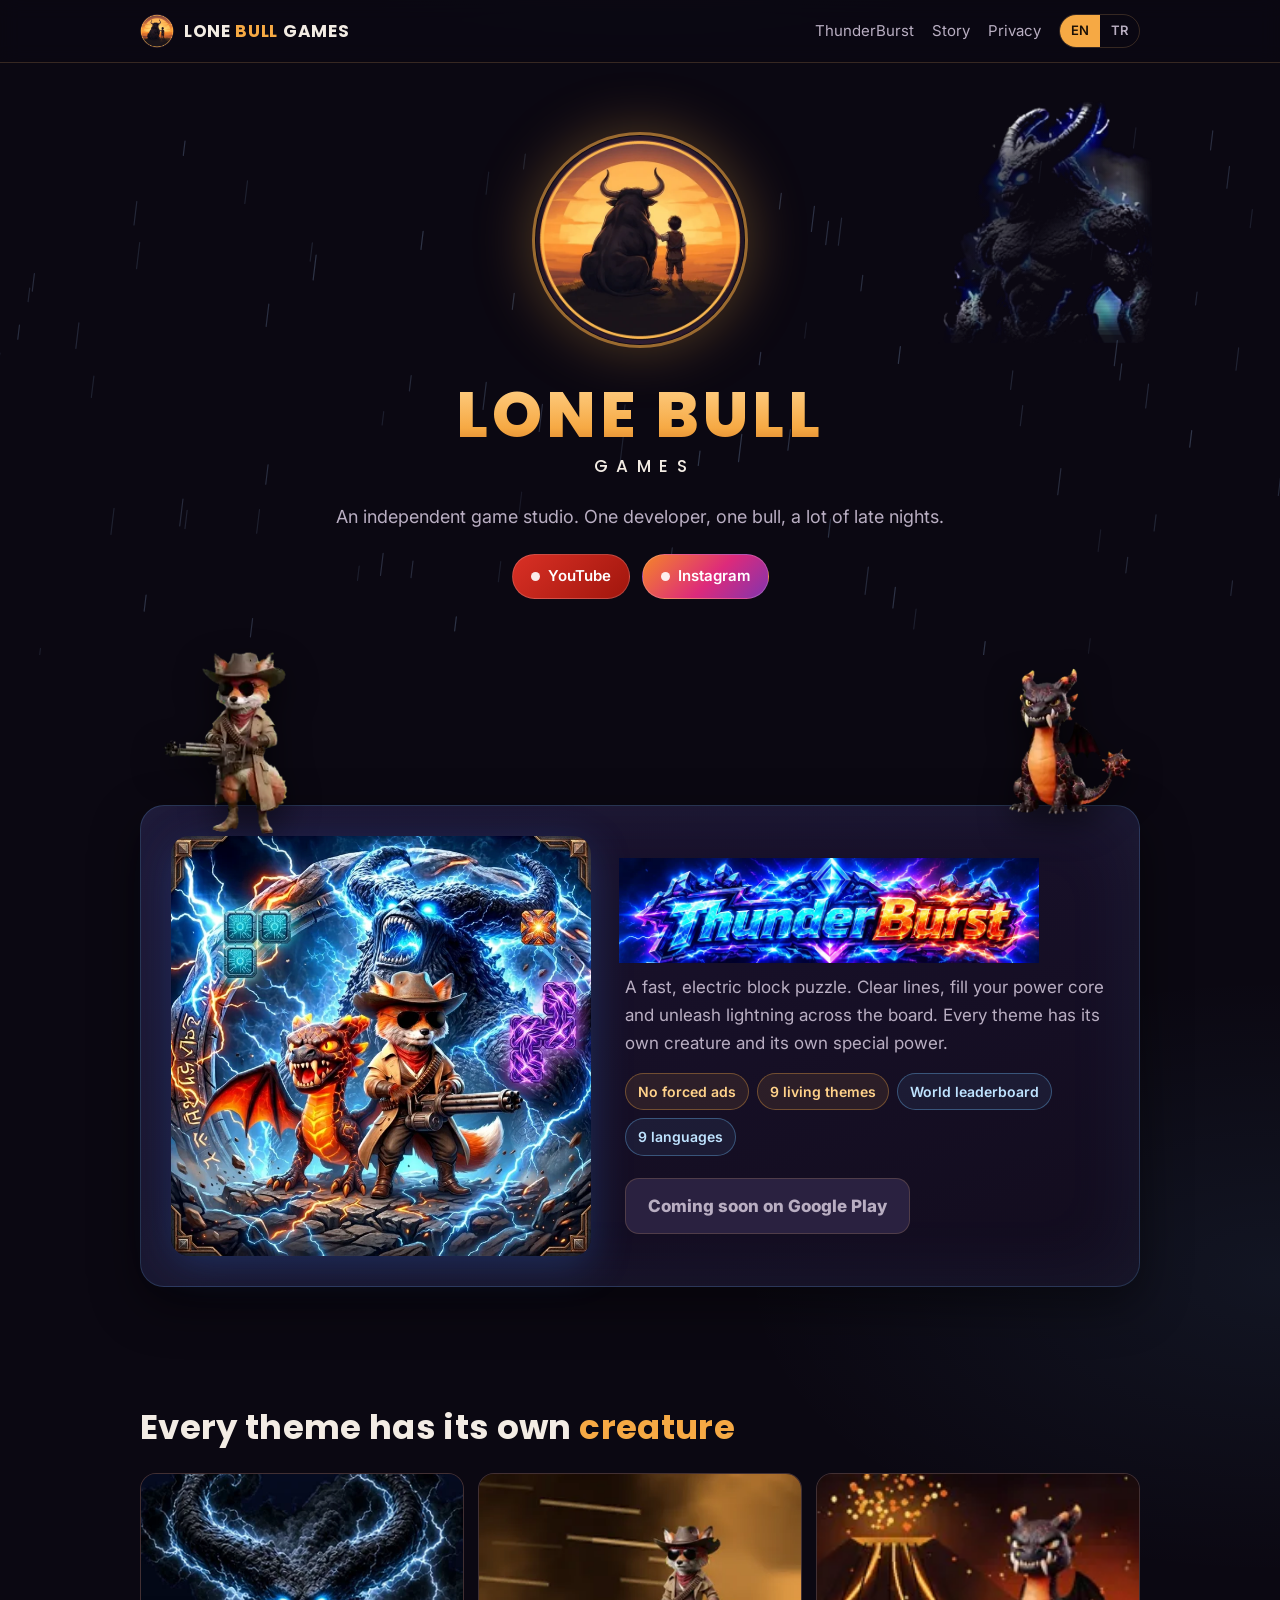
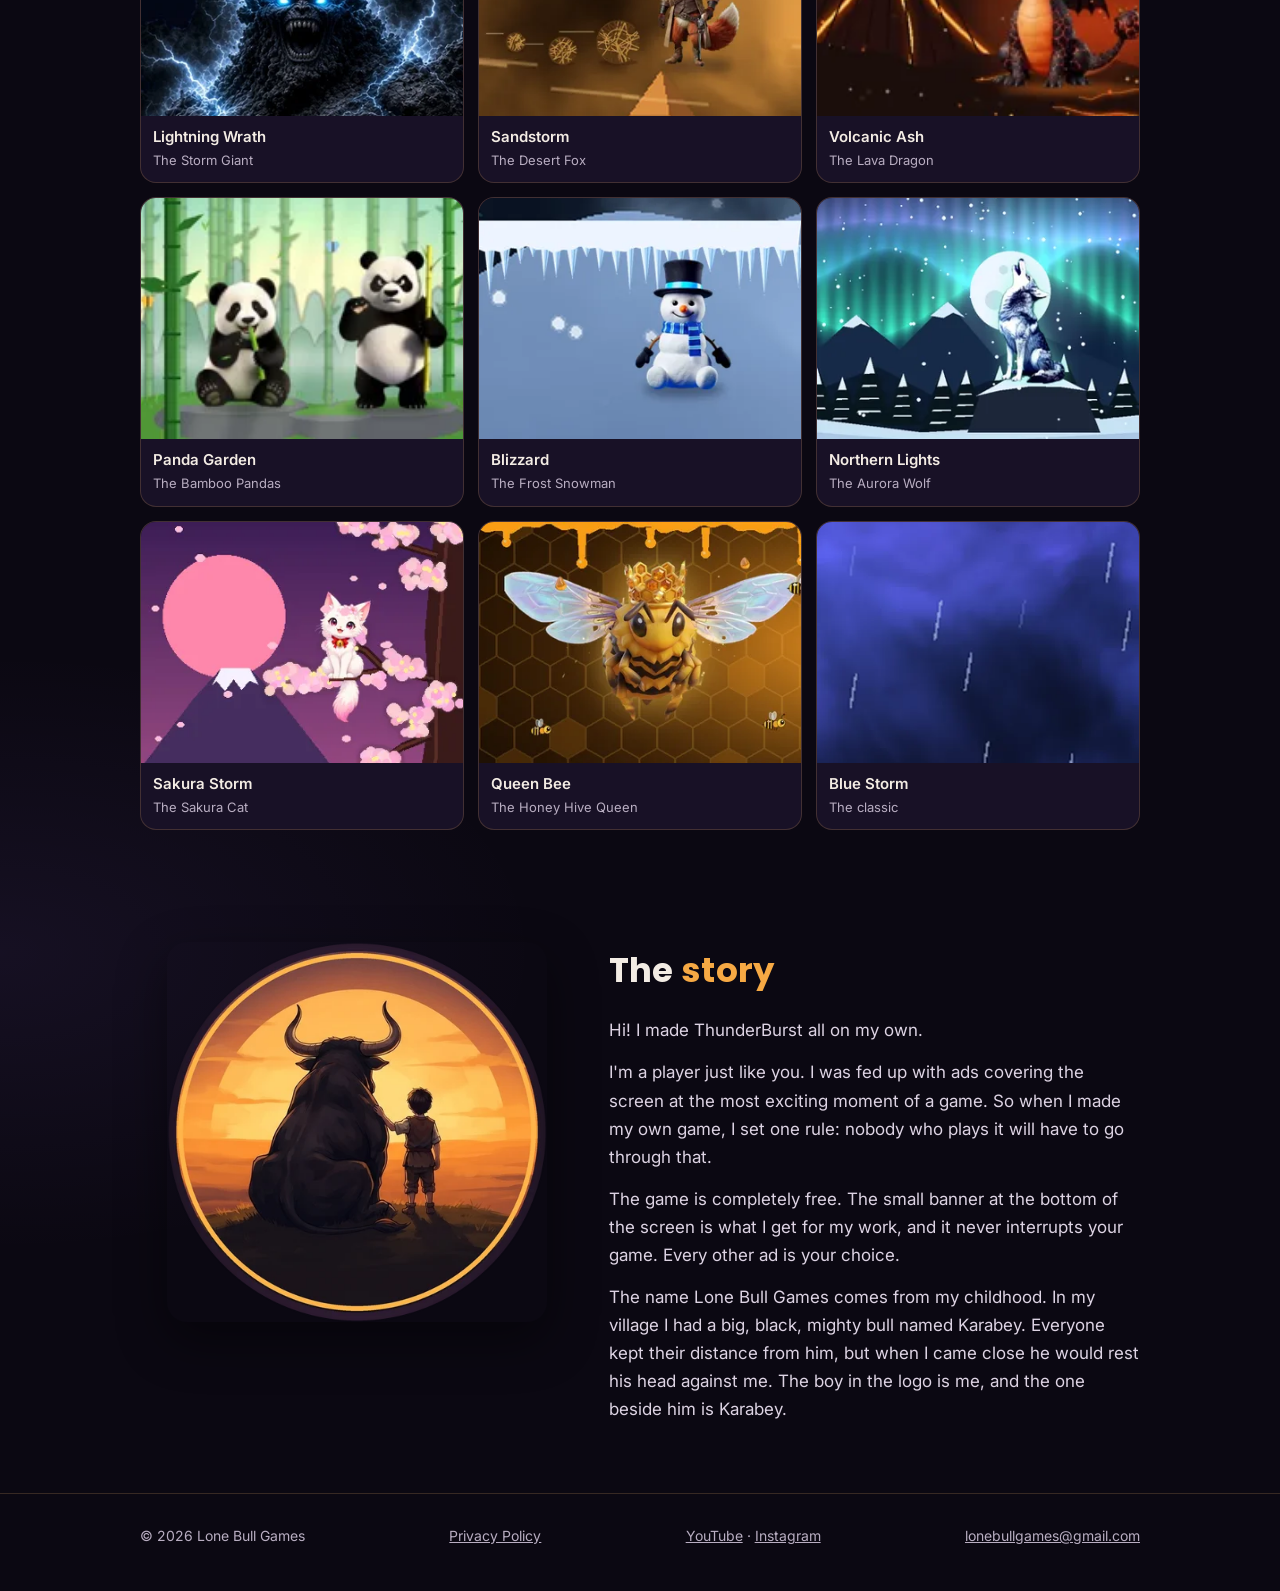
==== index.html @ e62863e2 "Add files via upload" ====
<!doctype html>
<html lang="en">
<head>
<meta charset="utf-8">
<meta name="viewport" content="width=device-width, initial-scale=1">
<title>Lone Bull Games</title>
<meta name="description" content="Lone Bull Games is an independent game studio. Our first game ThunderBurst is a block puzzle with nine living themes, each with its own creature. No forced ads.">
<link rel="icon" type="image/png" href="img/favicon.png">
<link rel="preconnect" href="https://fonts.googleapis.com">
<link rel="preconnect" href="https://fonts.gstatic.com" crossorigin>
<link href="https://fonts.googleapis.com/css2?family=Inter:wght@400;600;800&family=Poppins:wght@500;700;800&display=swap" rel="stylesheet">
<link rel="stylesheet" href="style.css">
</head>
<body>

<header class="ust">
  <div class="kap">
    <a class="marka" href="./"><img src="img/amblem_buyuk.webp" alt=""><span>LONE <b>BULL</b> GAMES</span></a>
    <nav class="menu">
      <a class="gizle" href="#thunderburst">ThunderBurst</a>
      <a class="gizle" href="#hikaye"><span data-dil="en">Story</span><span data-dil="tr">Hikâye</span></a>
      <a href="privacy.html"><span data-dil="en">Privacy</span><span data-dil="tr">Gizlilik</span></a>
      <div class="dil"><button data-sec="en">EN</button><button data-sec="tr">TR</button></div>
    </nav>
  </div>
</header>

<main>
  <div class="sahne">
  <canvas id="gok" aria-hidden="true"></canvas>
  <div class="kahraman kap">
    <div class="yaratik canavar" id="canavar" aria-hidden="true"></div>
    <img class="amblem" src="img/amblem_buyuk.webp" alt="Lone Bull Games emblem: a boy and his bull watching the sunset">
    <h1>LONE BULL</h1>
    <p class="alt">GAMES</p>
    <p class="slogan" data-dil="en">An independent game studio. One developer, one bull, a lot of late nights.</p>
    <p class="slogan" data-dil="tr">Bağımsız bir oyun stüdyosu. Bir geliştirici, bir boğa ve bolca uykusuz gece.</p>
    <div class="sosyal">
      <a class="sosyal-btn yt" href="https://www.youtube.com/@LoneBullGames" target="_blank" rel="noopener">YouTube</a>
      <a class="sosyal-btn ig" href="https://www.instagram.com/thunderburstgame/" target="_blank" rel="noopener">Instagram</a>
    </div>
  </div>
  </div>

  <section id="thunderburst" class="tb-sahne">
    <div class="kap">
      <div class="oyun">
        <div class="yaratik tilki" id="tilki" aria-hidden="true"></div>
        <div class="yaratik ejder" id="ejder" aria-hidden="true"></div>
        <img class="kapak" src="img/thunderburst_kapak.webp" alt="ThunderBurst characters: the Storm Giant, the Desert Fox and the Lava Dragon">
        <div>
          <img class="logo" src="img/thunderburst_logo.webp" alt="ThunderBurst">
          <p data-dil="en">A fast, electric block puzzle. Clear lines, fill your power core and unleash lightning across the board. Every theme has its own creature and its own special power.</p>
          <p data-dil="tr">Hızlı ve elektrikli bir blok bulmaca. Satırları patlat, gücünü doldur ve yıldırımı tahtaya indir. Her temanın kendi karakteri ve kendine özel gücü var.</p>
          <div class="rozetler">
            <span class="rozet"><span data-dil="en">No forced ads</span><span data-dil="tr">Zorunlu reklam yok</span></span>
            <span class="rozet"><span data-dil="en">9 living themes</span><span data-dil="tr">9 canlı tema</span></span>
            <span class="rozet mavi"><span data-dil="en">World leaderboard</span><span data-dil="tr">Dünya sıralaması</span></span>
            <span class="rozet mavi"><span data-dil="en">9 languages</span><span data-dil="tr">9 dil</span></span>
          </div>
          <span class="dugme pasif"><span data-dil="en">Coming soon on Google Play</span><span data-dil="tr">Çok yakında Google Play'de</span></span>
        </div>
      </div>
    </div>
  </section>

  <section>
    <div class="kap">
      <h2><span data-dil="en">Every theme has its own <span class="vurgu">creature</span></span><span data-dil="tr">Her temanın kendi <span class="vurgu">karakteri</span> var</span></h2>
      <div class="temalar">
        <div class="tema"><img src="img/tema_zeus.webp" alt="" loading="lazy"><div><span data-dil="en">Lightning Wrath</span><span data-dil="tr">Yıldırım Öfkesi</span><small data-dil="en">The Storm Giant</small><small data-dil="tr">Fırtına Devi</small></div></div>
        <div class="tema"><img src="img/tema_kum.webp" alt="" loading="lazy"><div><span data-dil="en">Sandstorm</span><span data-dil="tr">Kum Fırtınası</span><small data-dil="en">The Desert Fox</small><small data-dil="tr">Çöl Tilkisi</small></div></div>
        <div class="tema"><img src="img/tema_volkan.webp" alt="" loading="lazy"><div><span data-dil="en">Volcanic Ash</span><span data-dil="tr">Volkanik Kül</span><small data-dil="en">The Lava Dragon</small><small data-dil="tr">Lav Ejderhası</small></div></div>
        <div class="tema"><img src="img/tema_panda.webp" alt="" loading="lazy"><div><span data-dil="en">Panda Garden</span><span data-dil="tr">Panda Bahçesi</span><small data-dil="en">The Bamboo Pandas</small><small data-dil="tr">Bambu Pandaları</small></div></div>
        <div class="tema"><img src="img/tema_kar.webp" alt="" loading="lazy"><div><span data-dil="en">Blizzard</span><span data-dil="tr">Kar Fırtınası</span><small data-dil="en">The Frost Snowman</small><small data-dil="tr">Kardan Adam</small></div></div>
        <div class="tema"><img src="img/tema_aurora.webp" alt="" loading="lazy"><div><span data-dil="en">Northern Lights</span><span data-dil="tr">Kuzey Işıkları</span><small data-dil="en">The Aurora Wolf</small><small data-dil="tr">Aurora Kurdu</small></div></div>
        <div class="tema"><img src="img/tema_sakura.webp" alt="" loading="lazy"><div><span data-dil="en">Sakura Storm</span><span data-dil="tr">Sakura Fırtınası</span><small data-dil="en">The Sakura Cat</small><small data-dil="tr">Sakura Kedisi</small></div></div>
        <div class="tema"><img src="img/img/tema_ari.webp" alt="" loading="lazy"><div><span data-dil="en">Queen Bee</span><span data-dil="tr">Kraliçe Arı</span><small data-dil="en">The Honey Hive Queen</small><small data-dil="tr">Bal Kovanının Kraliçesi</small></div></div>
        <div class="tema"><img src="img/tema_mavi.webp" alt="" loading="lazy"><div><span data-dil="en">Blue Storm</span><span data-dil="tr">Mavi Fırtına</span><small data-dil="en">The classic</small><small data-dil="tr">Klasik tema</small></div></div>
      </div>
    </div>
  </section>

  <section id="hikaye">
    <div class="kap hikaye">
      <img src="img/amblem_buyuk.webp" alt="A boy and his bull Karabey" loading="lazy">
      <div>
        <h2 data-dil="en">The <span class="vurgu">story</span></h2>
        <h2 data-dil="tr"><span class="vurgu">Hikâye</span></h2>
        <div data-dil="en">
          <p>Hi! I made ThunderBurst all on my own.</p>
          <p>I'm a player just like you. I was fed up with ads covering the screen at the most exciting moment of a game. So when I made my own game, I set one rule: nobody who plays it will have to go through that.</p>
          <p>The game is completely free. The small banner at the bottom of the screen is what I get for my work, and it never interrupts your game. Every other ad is your choice.</p>
          <p>The name Lone Bull Games comes from my childhood. In my village I had a big, black, mighty bull named Karabey. Everyone kept their distance from him, but when I came close he would rest his head against me. The boy in the logo is me, and the one beside him is Karabey.</p>
        </div>
        <div data-dil="tr">
          <p>Merhaba! ThunderBurst'ü tek başıma yaptım.</p>
          <p>Ben de senin gibi oyun oynayan biriyim. Oyunun en heyecanlı yerinde ekranı kapatan reklamlardan bezmiştim. Kendi oyunumu yaparken tek bir kural koydum: benim oyunumu oynayan kimse buna maruz kalmayacak.</p>
          <p>Oyun tamamen ücretsiz. Ekranın altındaki küçük banner emeğimin karşılığı; oyununu asla bölmez. Diğer bütün reklamlar senin seçimin.</p>
          <p>Lone Bull Games adı çocukluğumdan geliyor. Köyde Karabey adında kara, heybetli bir boğam vardı. Herkes ondan çekinirdi; ben yanına gidince başını bana yaslardı. Logodaki çocuk benim, yanındaki de o.</p>
        </div>
      </div>
    </div>
  </section>
</main>

<footer>
  <div class="kap">
    <span>© 2026 Lone Bull Games</span>
    <span><a href="privacy.html"><span data-dil="en">Privacy Policy</span><span data-dil="tr">Gizlilik Politikası</span></a></span>
    <span><a href="https://www.youtube.com/@LoneBullGames" target="_blank" rel="noopener">YouTube</a> · <a href="https://www.instagram.com/thunderburstgame/" target="_blank" rel="noopener">Instagram</a></span>
    <span><a href="mailto:lonebullgames@gmail.com">lonebullgames@gmail.com</a></span>
  </div>
</footer>

<script src="dil.js"></script>
<script src="anim.js"></script>
</body>
</html>
---- style.css ----
:root {
  --bg: #0b0812;
  --bg2: #140e1f;
  --kart: #181126;
  --cizgi: rgba(255, 190, 110, 0.18);
  --yazi: #f3ece4;
  --soluk: #b9aec2;
  --altin: #f6a944;
  --altin2: #ffd28a;
  --mavi: #6fc0ff;
  --mor: #a77bff;
  --golge: 0 18px 50px rgba(0, 0, 0, 0.45);
}

* { box-sizing: border-box; }

html { scroll-behavior: smooth; }

body {
  margin: 0;
  background: var(--bg);
  background-image:
    radial-gradient(1200px 600px at 50% -10%, rgba(246, 169, 68, 0.14), transparent 60%),
    radial-gradient(900px 500px at 100% 40%, rgba(111, 192, 255, 0.07), transparent 60%),
    radial-gradient(900px 500px at 0% 80%, rgba(167, 123, 255, 0.07), transparent 60%);
  color: var(--yazi);
  font-family: "Inter", system-ui, -apple-system, "Segoe UI", Roboto, sans-serif;
  font-size: 17px;
  line-height: 1.65;
  -webkit-font-smoothing: antialiased;
}

a { color: var(--altin2); }
a:hover { color: #fff; }

.kap { max-width: 1040px; margin: 0 auto; padding: 0 20px; }

/* üst çubuk */
.ust {
  position: sticky; top: 0; z-index: 10;
  background: rgba(11, 8, 18, 0.78);
  backdrop-filter: blur(10px);
  border-bottom: 1px solid var(--cizgi);
}
.ust .kap { display: flex; align-items: center; justify-content: space-between; height: 62px; gap: 12px; }
.marka { display: flex; align-items: center; gap: 10px; text-decoration: none; color: var(--yazi); font-family: "Poppins", sans-serif; font-weight: 700; letter-spacing: 0.04em; white-space: nowrap; }
.marka img { width: 34px; height: 34px; border-radius: 50%; }
.marka span b { color: var(--altin); }
.menu { display: flex; align-items: center; gap: 18px; font-size: 15px; }
.menu a { color: var(--soluk); text-decoration: none; white-space: nowrap; }
.menu a:hover { color: var(--yazi); }
.dil { display: flex; border: 1px solid var(--cizgi); border-radius: 999px; overflow: hidden; }
.dil button {
  background: none; border: 0; color: var(--soluk); font: inherit; font-size: 13px; font-weight: 600;
  padding: 5px 11px; cursor: pointer;
}
.dil button.secili { background: var(--altin); color: #1b1006; }

/* kahraman */
.kahraman { text-align: center; padding: 72px 20px 56px; }
.kahraman .amblem {
  width: 210px; height: 210px; border-radius: 50%;
  box-shadow: 0 0 0 3px rgba(246, 169, 68, 0.55), 0 0 60px rgba(246, 169, 68, 0.35);
}
.kahraman h1 {
  font-family: "Poppins", sans-serif; font-weight: 800; letter-spacing: 0.06em;
  font-size: clamp(38px, 7vw, 64px); line-height: 1.05; margin: 28px 0 4px;
  background: linear-gradient(180deg, var(--altin2), var(--altin) 70%, #d9822b);
  -webkit-background-clip: text; background-clip: text; color: transparent;
}
.kahraman .alt { letter-spacing: 0.5em; font-family: "Poppins", sans-serif; font-weight: 500; color: var(--yazi); margin: 0 0 22px; padding-left: 0.5em; }
.kahraman p.slogan { max-width: 620px; margin: 0 auto; color: var(--soluk); font-size: 18px; }

/* bölümler */
section { padding: 56px 0; }
h2 {
  font-family: "Poppins", sans-serif; font-size: clamp(26px, 4vw, 34px); margin: 0 0 18px; letter-spacing: 0.01em;
}
h2 .vurgu { color: var(--altin); }

/* oyun kartı */
.oyun {
  display: grid; grid-template-columns: minmax(0, 1fr) minmax(0, 1.15fr); gap: 34px; align-items: center;
  background: linear-gradient(160deg, #1b1330, #120c1d);
  border: 1px solid rgba(111, 192, 255, 0.22); border-radius: 24px; padding: 30px;
  box-shadow: var(--golge), 0 0 80px rgba(111, 192, 255, 0.08) inset;
}
.oyun .kapak { width: 100%; border-radius: 18px; display: block; box-shadow: 0 10px 40px rgba(60, 140, 255, 0.25); }
.oyun .logo { width: min(100%, 420px); display: block; margin: 0 0 6px -6px; }
.oyun p { color: var(--soluk); margin: 10px 0; }
.rozetler { display: flex; flex-wrap: wrap; gap: 8px; margin: 16px 0 22px; }
.rozet {
  font-size: 14px; font-weight: 600; padding: 6px 12px; border-radius: 999px;
  background: rgba(246, 169, 68, 0.1); border: 1px solid rgba(246, 169, 68, 0.35); color: var(--altin2);
}
.rozet.mavi { background: rgba(111, 192, 255, 0.08); border-color: rgba(111, 192, 255, 0.35); color: #bfe3ff; }
.dugme {
  display: inline-flex; align-items: center; gap: 10px; text-decoration: none;
  background: linear-gradient(180deg, #ffbf5e, #f08d2b); color: #1d1004; font-weight: 800;
  padding: 13px 22px; border-radius: 14px; box-shadow: 0 8px 26px rgba(246, 150, 50, 0.35);
}
.dugme.pasif { background: #2a2140; color: var(--soluk); box-shadow: none; cursor: default; border: 1px solid var(--cizgi); }

/* temalar */
.temalar { display: grid; grid-template-columns: repeat(3, minmax(0, 1fr)); gap: 14px; }
.tema { background: var(--kart); border: 1px solid var(--cizgi); border-radius: 16px; overflow: hidden; }
.tema img { width: 100%; aspect-ratio: 4 / 3; object-fit: cover; display: block; }
.tema div { padding: 9px 12px 11px; font-weight: 600; font-size: 15px; }
.tema small { display: block; color: var(--soluk); font-weight: 400; font-size: 13px; }

/* hikaye */
.hikaye { display: grid; grid-template-columns: minmax(0, 0.9fr) minmax(0, 1.1fr); gap: 34px; align-items: start; }
.hikaye img { width: 100%; border-radius: 20px; box-shadow: var(--golge); }
.hikaye p { color: #ddd3e3; margin: 0 0 14px; }

/* alt bilgi */
footer { border-top: 1px solid var(--cizgi); padding: 30px 0 44px; color: var(--soluk); font-size: 14px; }
footer .kap { display: flex; flex-wrap: wrap; gap: 14px 26px; justify-content: space-between; }
footer a { color: var(--soluk); }

/* yasal metin sayfası */
.metin { max-width: 780px; margin: 0 auto; padding: 48px 20px 30px; }
.metin h1 { font-family: "Poppins", sans-serif; font-size: clamp(30px, 5vw, 42px); margin: 0 0 6px; }
.metin .tarih { color: var(--soluk); margin: 0 0 28px; }
.metin h2 { font-size: 22px; margin: 34px 0 10px; color: var(--altin2); }
.metin p, .metin li { color: #ddd3e3; }
.metin ul { padding-left: 22px; }
.metin li { margin: 6px 0; }
.kutu { background: var(--kart); border: 1px solid var(--cizgi); border-radius: 16px; padding: 16px 20px; margin: 18px 0; }

html:not([lang="en"]) [data-dil="en"], html:not([lang="tr"]) [data-dil="tr"] { display: none !important; }

@media (max-width: 820px) {
  .oyun, .hikaye { grid-template-columns: 1fr; }
  .temalar { grid-template-columns: repeat(2, minmax(0, 1fr)); }
  .tema:last-child { grid-column: span 2; }
  .tema:last-child img { aspect-ratio: 2 / 1; }
  .menu .gizle { display: none; }
  .kahraman { padding: 48px 20px 36px; }
  .oyun { padding: 20px; }
}
@media (max-width: 420px) {
  .marka span { font-size: 14px; }
  .menu { gap: 10px; }
}

.hikaye img { max-width: 380px; margin: 0 auto; display: block; }

/* sosyal medya */
.sosyal { display: flex; justify-content: center; gap: 12px; margin-top: 22px; flex-wrap: wrap; }
.sosyal-btn { display: inline-flex; align-items: center; gap: 8px; padding: 9px 18px; border-radius: 999px; font-weight: 600; font-size: 15px; text-decoration: none; color: #fff; border: 1px solid rgba(255,255,255,0.18); transition: transform .15s, filter .15s; }
.sosyal-btn:hover { transform: translateY(-2px); filter: brightness(1.12); }
.sosyal-btn::before { content: ""; width: 9px; height: 9px; border-radius: 50%; background: currentColor; opacity: .9; }
.sosyal-btn.yt { background: linear-gradient(135deg, #d93025, #a1160d); }
.sosyal-btn.ig { background: linear-gradient(135deg, #f58529, #dd2a7b 55%, #8134af); }

/* ---------- hareketli sahne ---------- */
.sahne { position: relative; overflow: hidden; }
#gok { position: absolute; inset: 0; width: 100%; height: 100%; pointer-events: none; z-index: 0; }
.sahne .kahraman { position: relative; z-index: 1; }
.yaratik { position: absolute; pointer-events: none; background-repeat: no-repeat; z-index: 2;
  filter: drop-shadow(0 12px 16px rgba(0, 0, 0, 0.55)); transition: filter .25s; }
.canavar { width: 240px; height: 270px; right: 0; top: 34px; filter: none; }
.canavar::before { content: ""; position: absolute; inset: 6% 8% 10% 8%; z-index: -1; border-radius: 50%;
  background: radial-gradient(closest-side, rgba(11, 8, 18, 0.95), rgba(11, 8, 18, 0.6) 70%, rgba(11, 8, 18, 0)); }
.canavar.parla { filter: brightness(1.22) saturate(1.15); }
.oyun { position: relative; }
.tb-sahne { padding-top: 150px; }
.tilki { width: 190px; height: 190px; left: 4px; bottom: 100%; margin-bottom: -30px; }
.ejder { width: 180px; height: 180px; right: 4px; bottom: 100%; margin-bottom: -26px; }
@media (min-width: 1520px) {
  .tb-sahne { padding-top: 56px; }
  .tilki { width: 230px; height: 230px; left: auto; right: 100%; bottom: auto; top: 50%; margin: -115px 18px 0 0; }
  .ejder { width: 220px; height: 220px; right: auto; left: 100%; bottom: auto; top: 50%; margin: -110px 0 0 18px; }
}
@media (max-width: 820px) {
  .canavar { width: 118px; height: 133px; right: 8px; top: 18px; }
  .tb-sahne { padding-top: 120px; }
  .tilki { width: 140px; height: 140px; margin-bottom: -22px; }
  .ejder { width: 128px; height: 128px; margin-bottom: -18px; }
}
@media (max-width: 420px) {
  .canavar { width: 84px; height: 95px; right: 6px; top: 14px; }
}
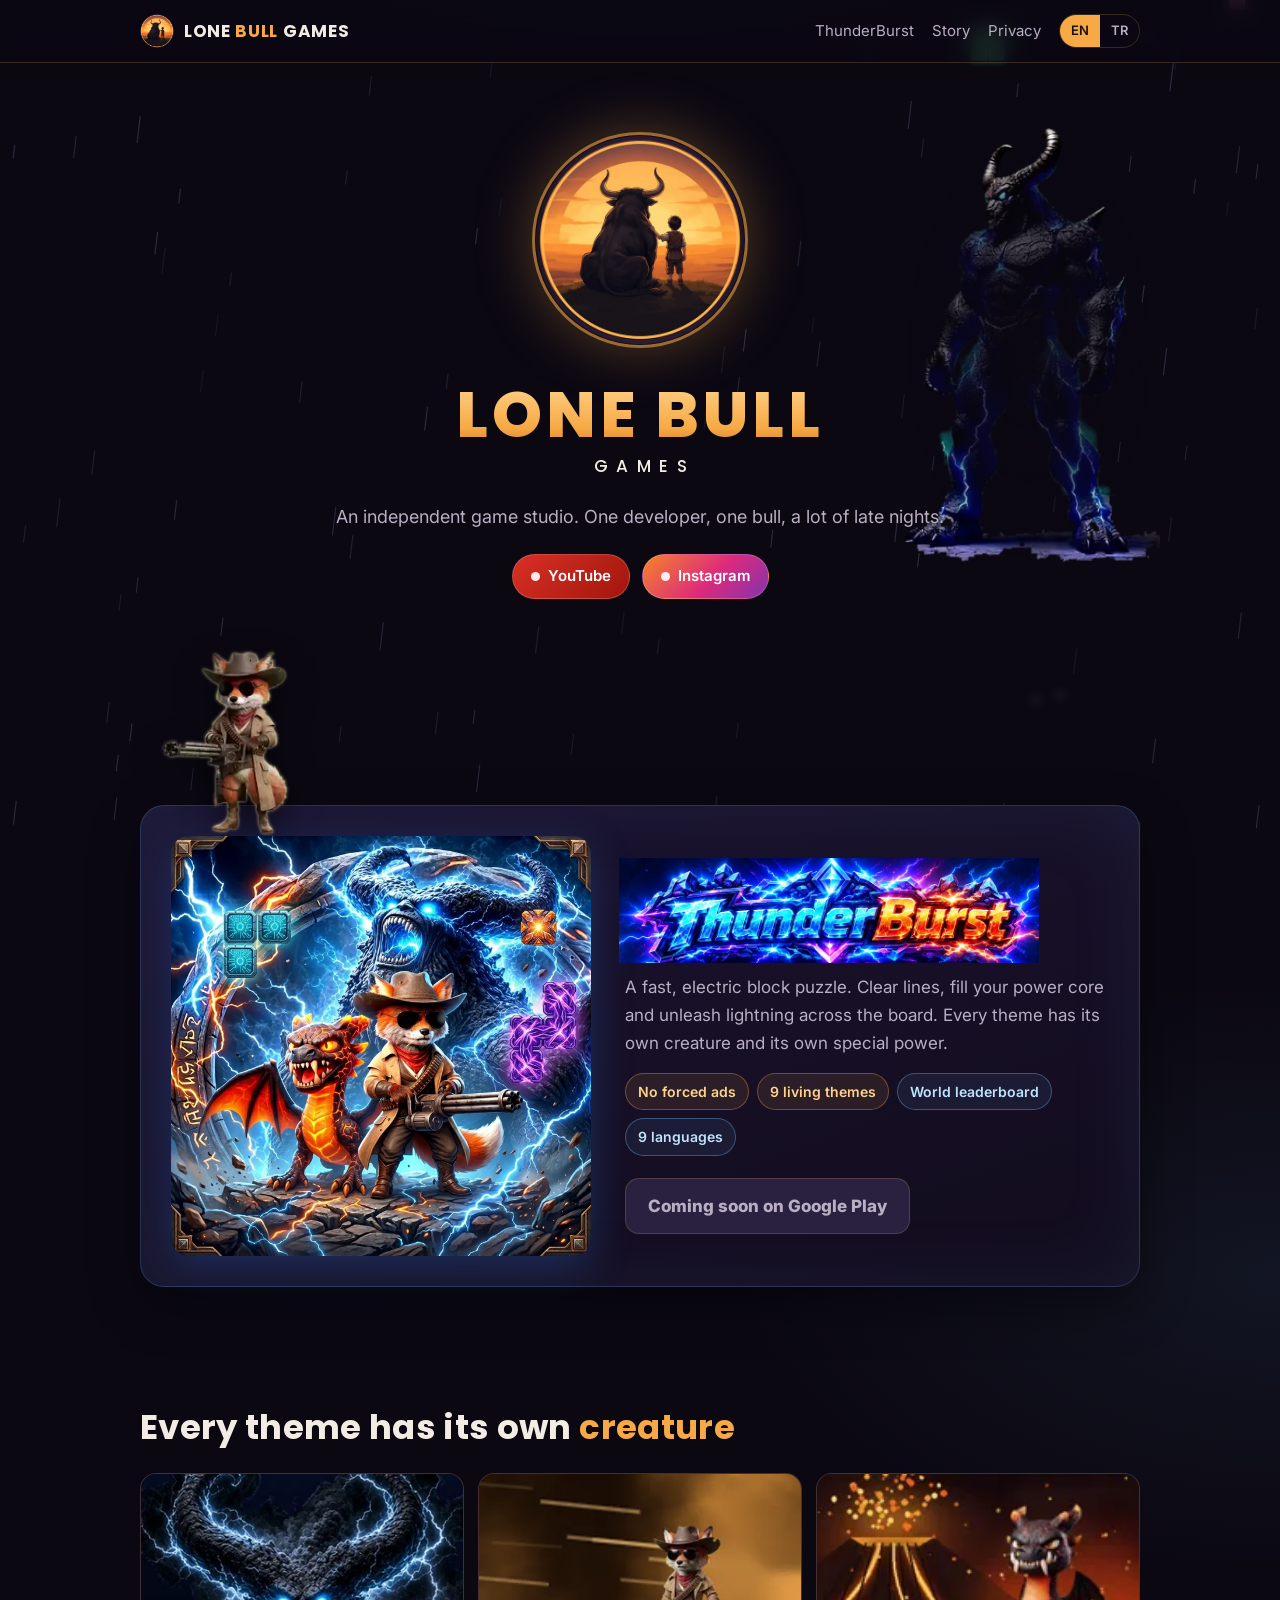
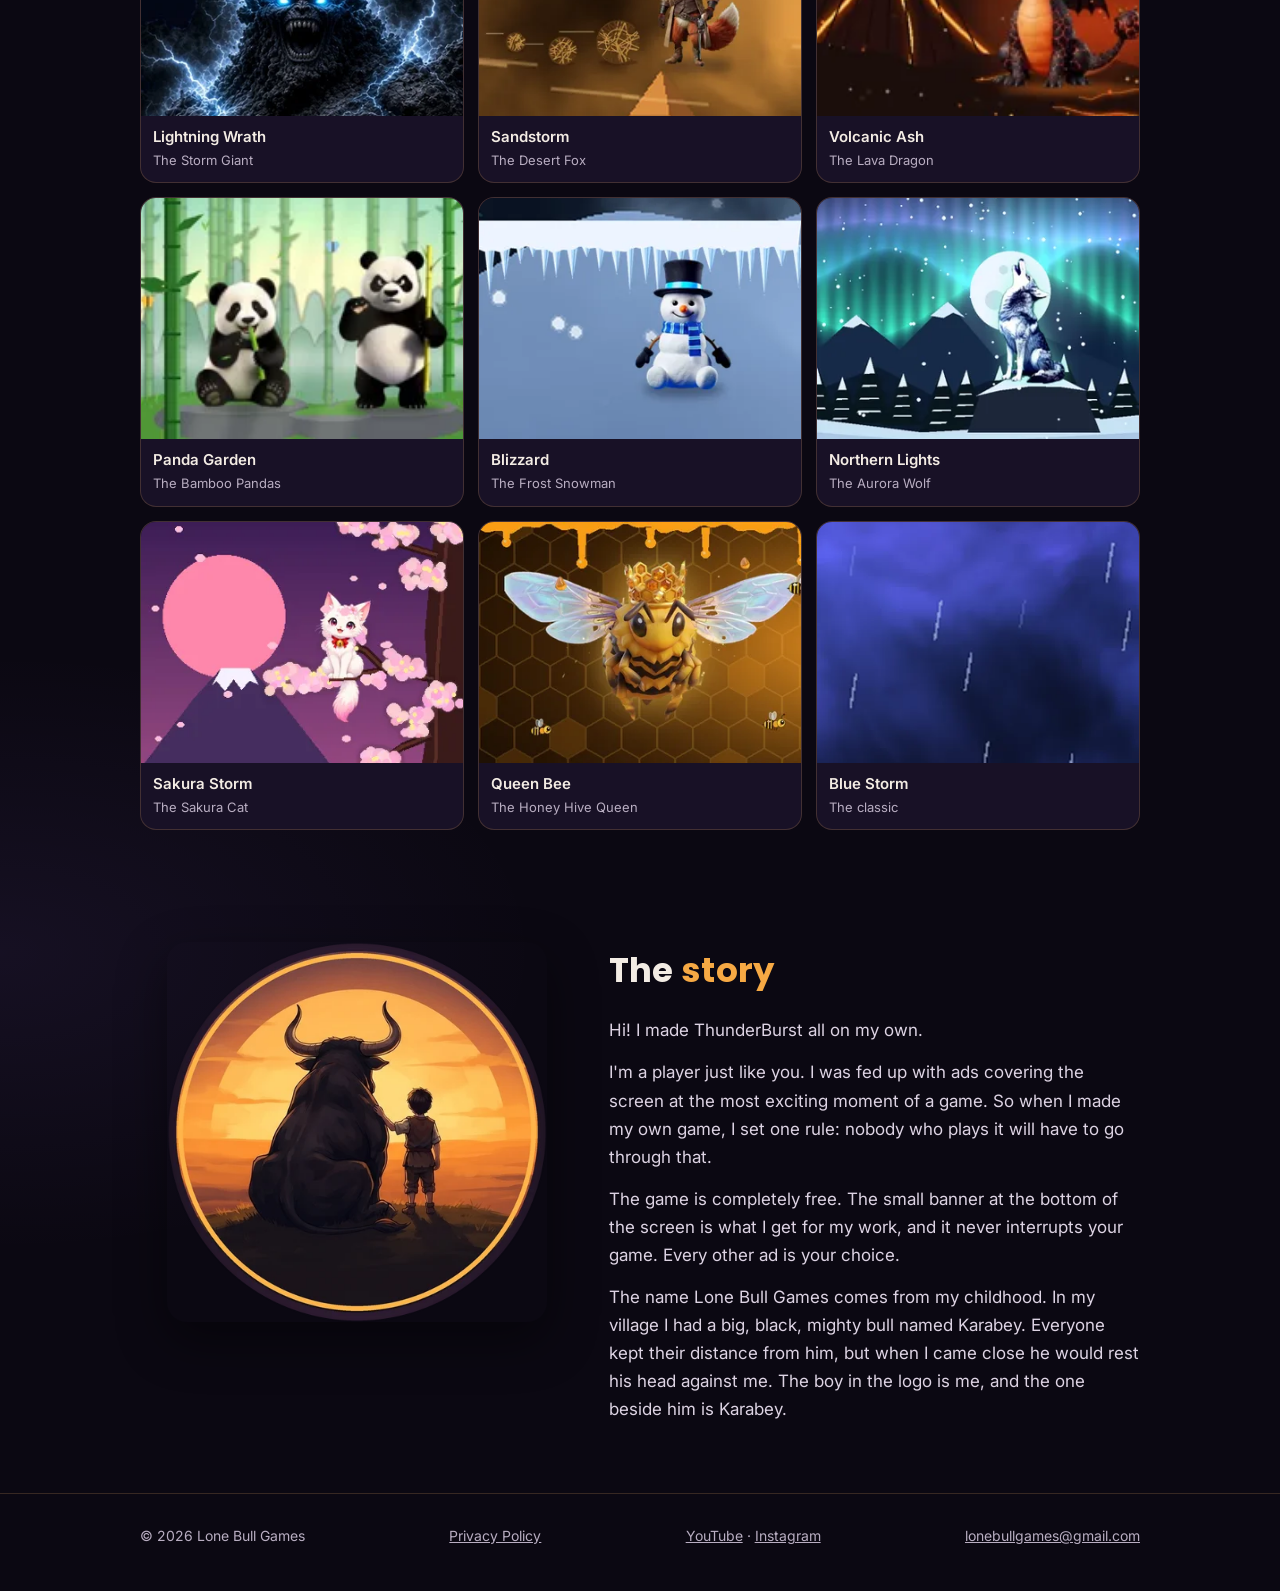
==== commit bf6935c0: "Add files via upload" ====
--- a/index.html
+++ b/index.html
@@ -12,6 +12,8 @@
 <link rel="stylesheet" href="style.css">
 </head>
 <body>
+<canvas id="gok" aria-hidden="true"></canvas>
+<canvas id="efekt" aria-hidden="true"></canvas>
 
 <header class="ust">
   <div class="kap">
@@ -27,7 +29,6 @@
 
 <main>
   <div class="sahne">
-  <canvas id="gok" aria-hidden="true"></canvas>
   <div class="kahraman kap">
     <div class="yaratik canavar" id="canavar" aria-hidden="true"></div>
     <img class="amblem" src="img/amblem_buyuk.webp" alt="Lone Bull Games emblem: a boy and his bull watching the sunset">
--- a/style.css
+++ b/style.css
@@ -156,16 +156,21 @@
 
 /* ---------- hareketli sahne ---------- */
 .sahne { position: relative; overflow: hidden; }
-#gok { position: absolute; inset: 0; width: 100%; height: 100%; pointer-events: none; z-index: 0; }
+#gok, #efekt { position: fixed; inset: 0; width: 100vw; height: 100vh; pointer-events: none; }
+#gok { z-index: 0; }
+#efekt { z-index: 5; }
+main, footer { position: relative; z-index: 1; }
 .sahne .kahraman { position: relative; z-index: 1; }
 .yaratik { position: absolute; pointer-events: none; background-repeat: no-repeat; z-index: 2;
   filter: drop-shadow(0 12px 16px rgba(0, 0, 0, 0.55)); transition: filter .25s; }
-.canavar { width: 240px; height: 270px; right: 0; top: 34px; filter: none; }
-.canavar::before { content: ""; position: absolute; inset: 6% 8% 10% 8%; z-index: -1; border-radius: 50%;
+.canavar { width: 262px; height: 441px; right: 0; top: 62px; filter: none; z-index: 0; }
+.sahne .amblem, .sahne h1, .sahne .alt, .sahne .slogan, .sahne .sosyal { position: relative; z-index: 1; }
+.canavar::before { content: ""; position: absolute; inset: 4% 4% 2% 4%; z-index: -1; border-radius: 50%;
   background: radial-gradient(closest-side, rgba(11, 8, 18, 0.95), rgba(11, 8, 18, 0.6) 70%, rgba(11, 8, 18, 0)); }
 .canavar.parla { filter: brightness(1.22) saturate(1.15); }
 .oyun { position: relative; }
 .tb-sahne { padding-top: 150px; }
+.tilki { filter: drop-shadow(0 0 1.5px rgba(255, 225, 180, 0.75)) drop-shadow(0 12px 16px rgba(0, 0, 0, 0.55)); }
 .tilki { width: 190px; height: 190px; left: 4px; bottom: 100%; margin-bottom: -30px; }
 .ejder { width: 180px; height: 180px; right: 4px; bottom: 100%; margin-bottom: -26px; }
 @media (min-width: 1520px) {
@@ -174,11 +179,12 @@
   .ejder { width: 220px; height: 220px; right: auto; left: 100%; bottom: auto; top: 50%; margin: -110px 0 0 18px; }
 }
 @media (max-width: 820px) {
-  .canavar { width: 118px; height: 133px; right: 8px; top: 18px; }
+  .canavar { width: 150px; height: 253px; right: 0; top: 14px; }
   .tb-sahne { padding-top: 120px; }
   .tilki { width: 140px; height: 140px; margin-bottom: -22px; }
   .ejder { width: 128px; height: 128px; margin-bottom: -18px; }
 }
 @media (max-width: 420px) {
-  .canavar { width: 84px; height: 95px; right: 6px; top: 14px; }
+  .canavar { width: 108px; height: 182px; right: -4px; top: 22px; }
+  .sahne .kahraman .amblem { width: 160px; height: 160px; }
 }
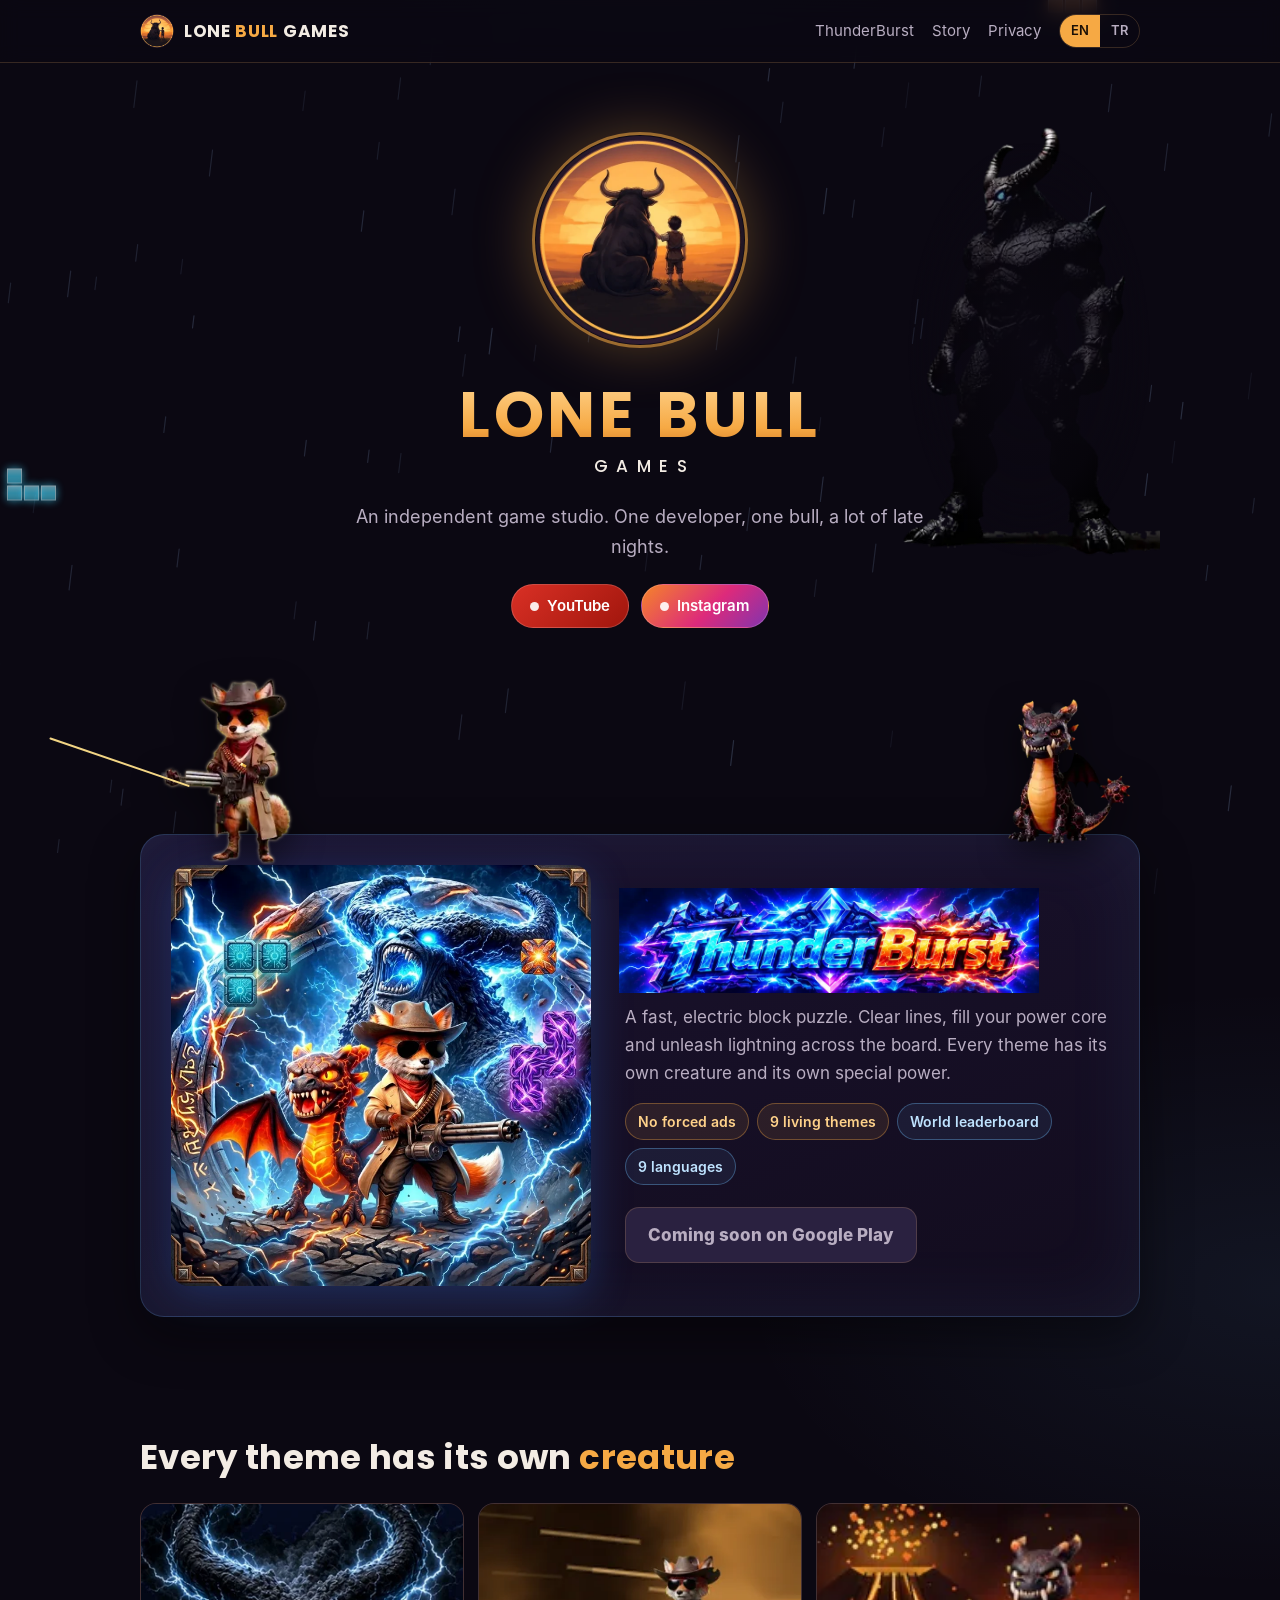
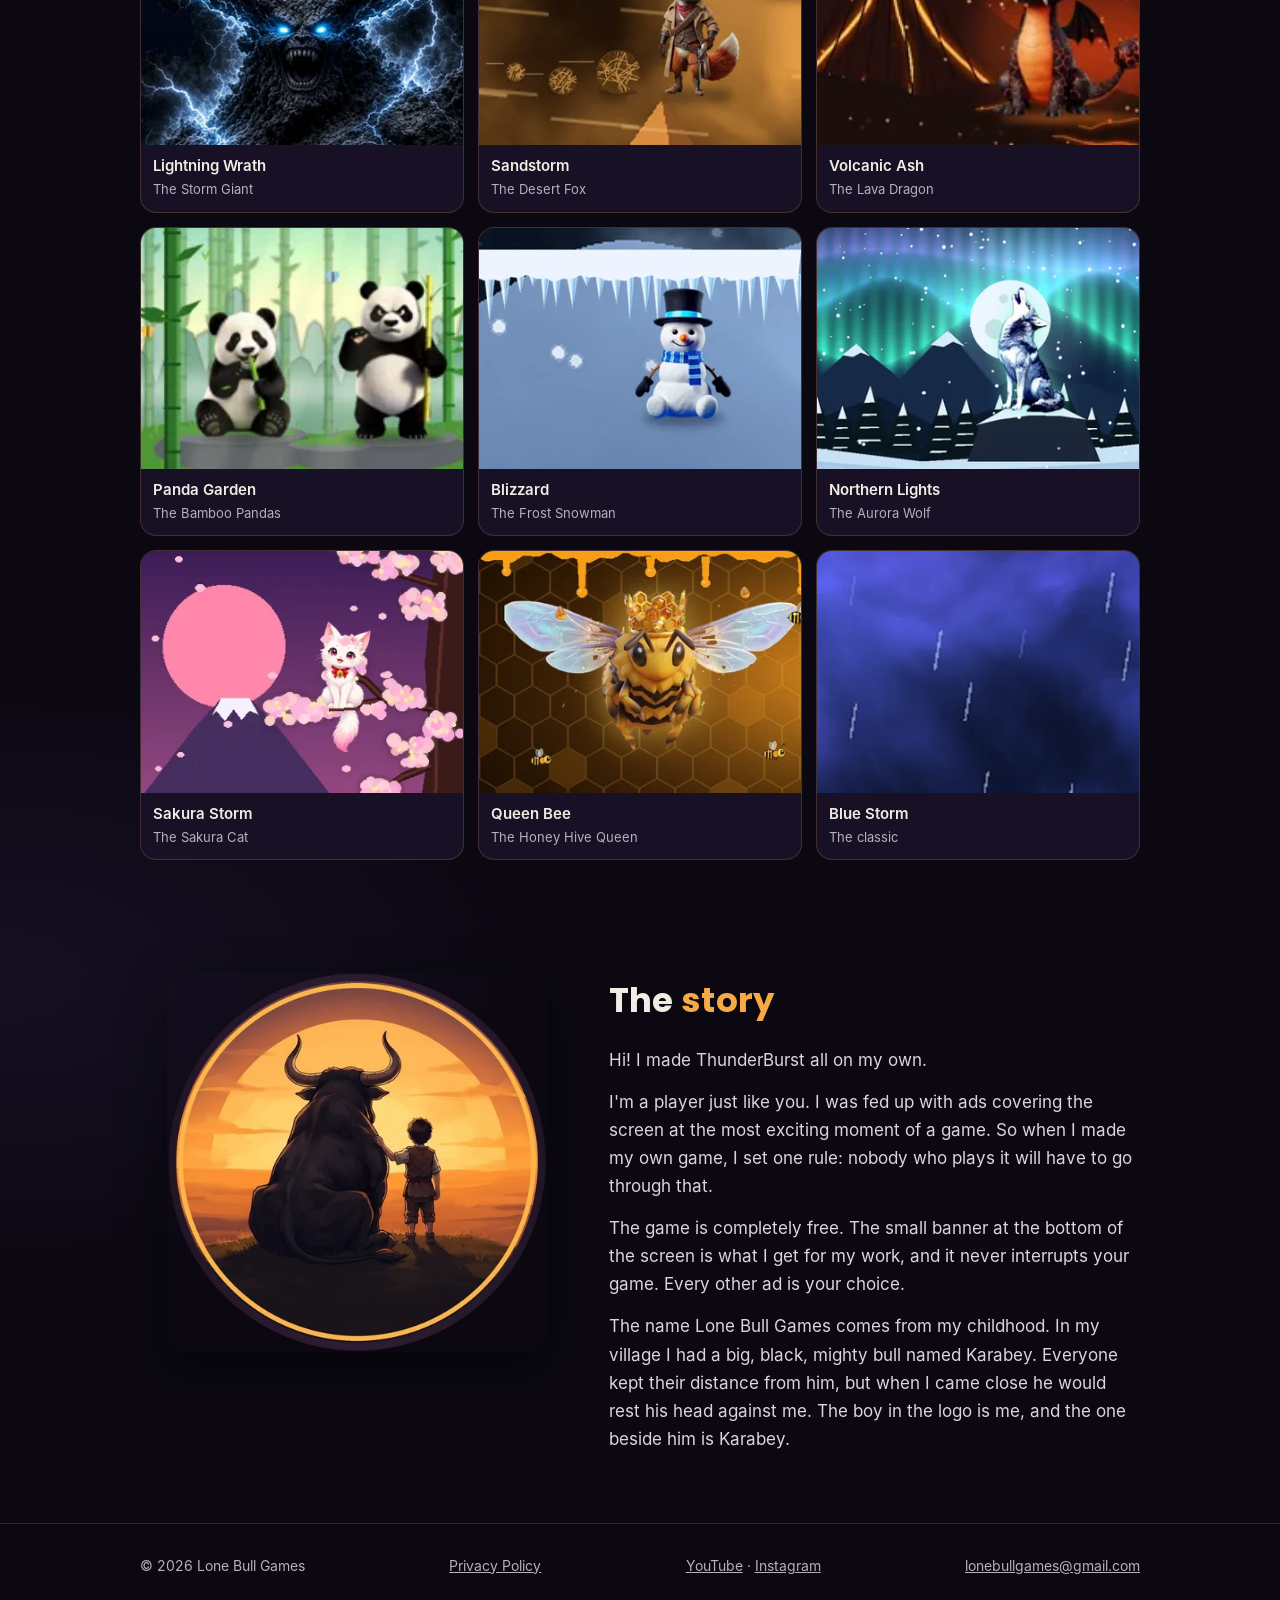
==== commit 990fb182: "Add files via upload" ====
--- a/index.html
+++ b/index.html
@@ -6,9 +6,6 @@
 <title>Lone Bull Games</title>
 <meta name="description" content="Lone Bull Games is an independent game studio. Our first game ThunderBurst is a block puzzle with nine living themes, each with its own creature. No forced ads.">
 <link rel="icon" type="image/png" href="img/favicon.png">
-<link rel="preconnect" href="https://fonts.googleapis.com">
-<link rel="preconnect" href="https://fonts.gstatic.com" crossorigin>
-<link href="https://fonts.googleapis.com/css2?family=Inter:wght@400;600;800&family=Poppins:wght@500;700;800&display=swap" rel="stylesheet">
 <link rel="stylesheet" href="style.css">
 </head>
 <body>
--- a/style.css
+++ b/style.css
@@ -1,3 +1,10 @@
+/* yazı tipleri sitenin kendi içinde (dışarıdan hiçbir şey yüklenmez) - SIL OFL 1.1, fonts/OFL.txt */
+@font-face { font-family: "Inter"; font-weight: 400; font-display: swap; src: url("fonts/inter-400.woff") format("woff"); }
+@font-face { font-family: "Inter"; font-weight: 600; font-display: swap; src: url("fonts/inter-600.woff") format("woff"); }
+@font-face { font-family: "Inter"; font-weight: 800; font-display: swap; src: url("fonts/inter-800.woff") format("woff"); }
+@font-face { font-family: "Poppins"; font-weight: 500; font-display: swap; src: url("fonts/poppins-500.woff") format("woff"); }
+@font-face { font-family: "Poppins"; font-weight: 700 800; font-display: swap; src: url("fonts/poppins-700.woff") format("woff"); }
+
 :root {
   --bg: #0b0812;
   --bg2: #140e1f;
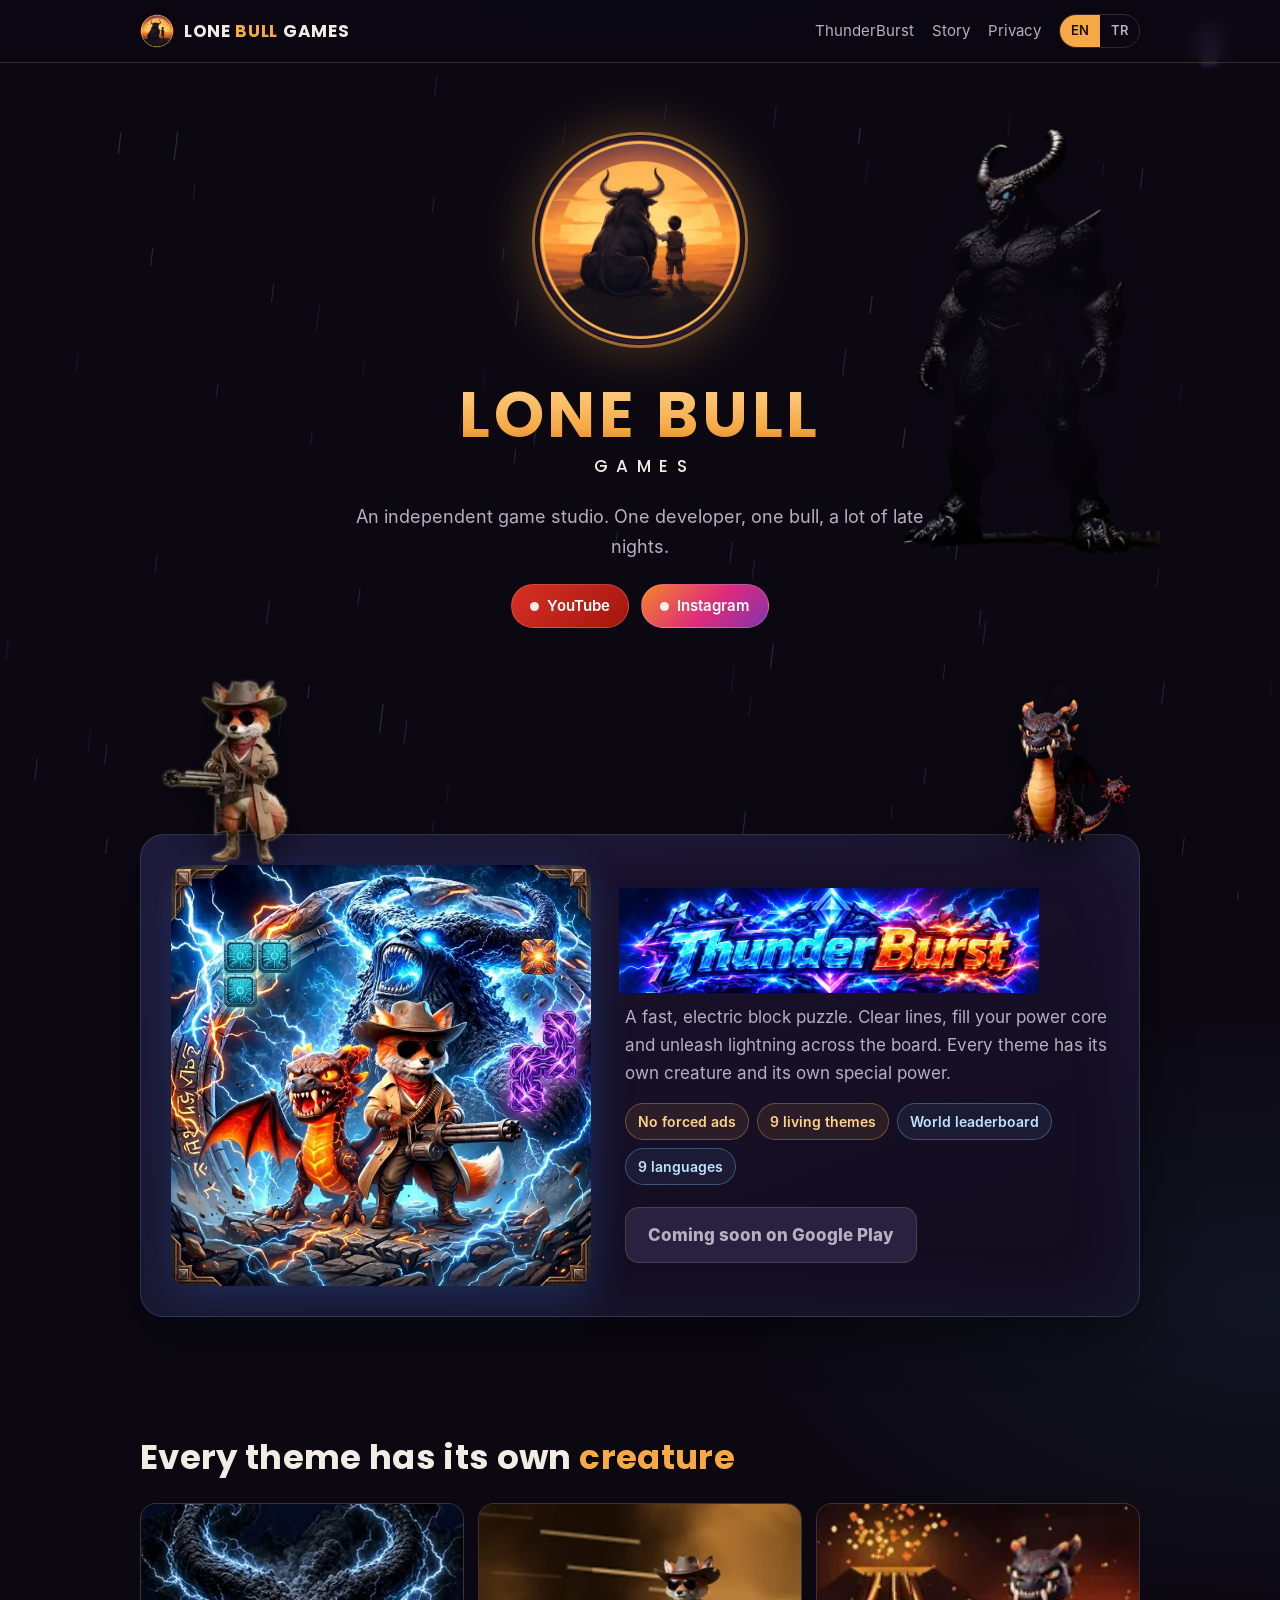
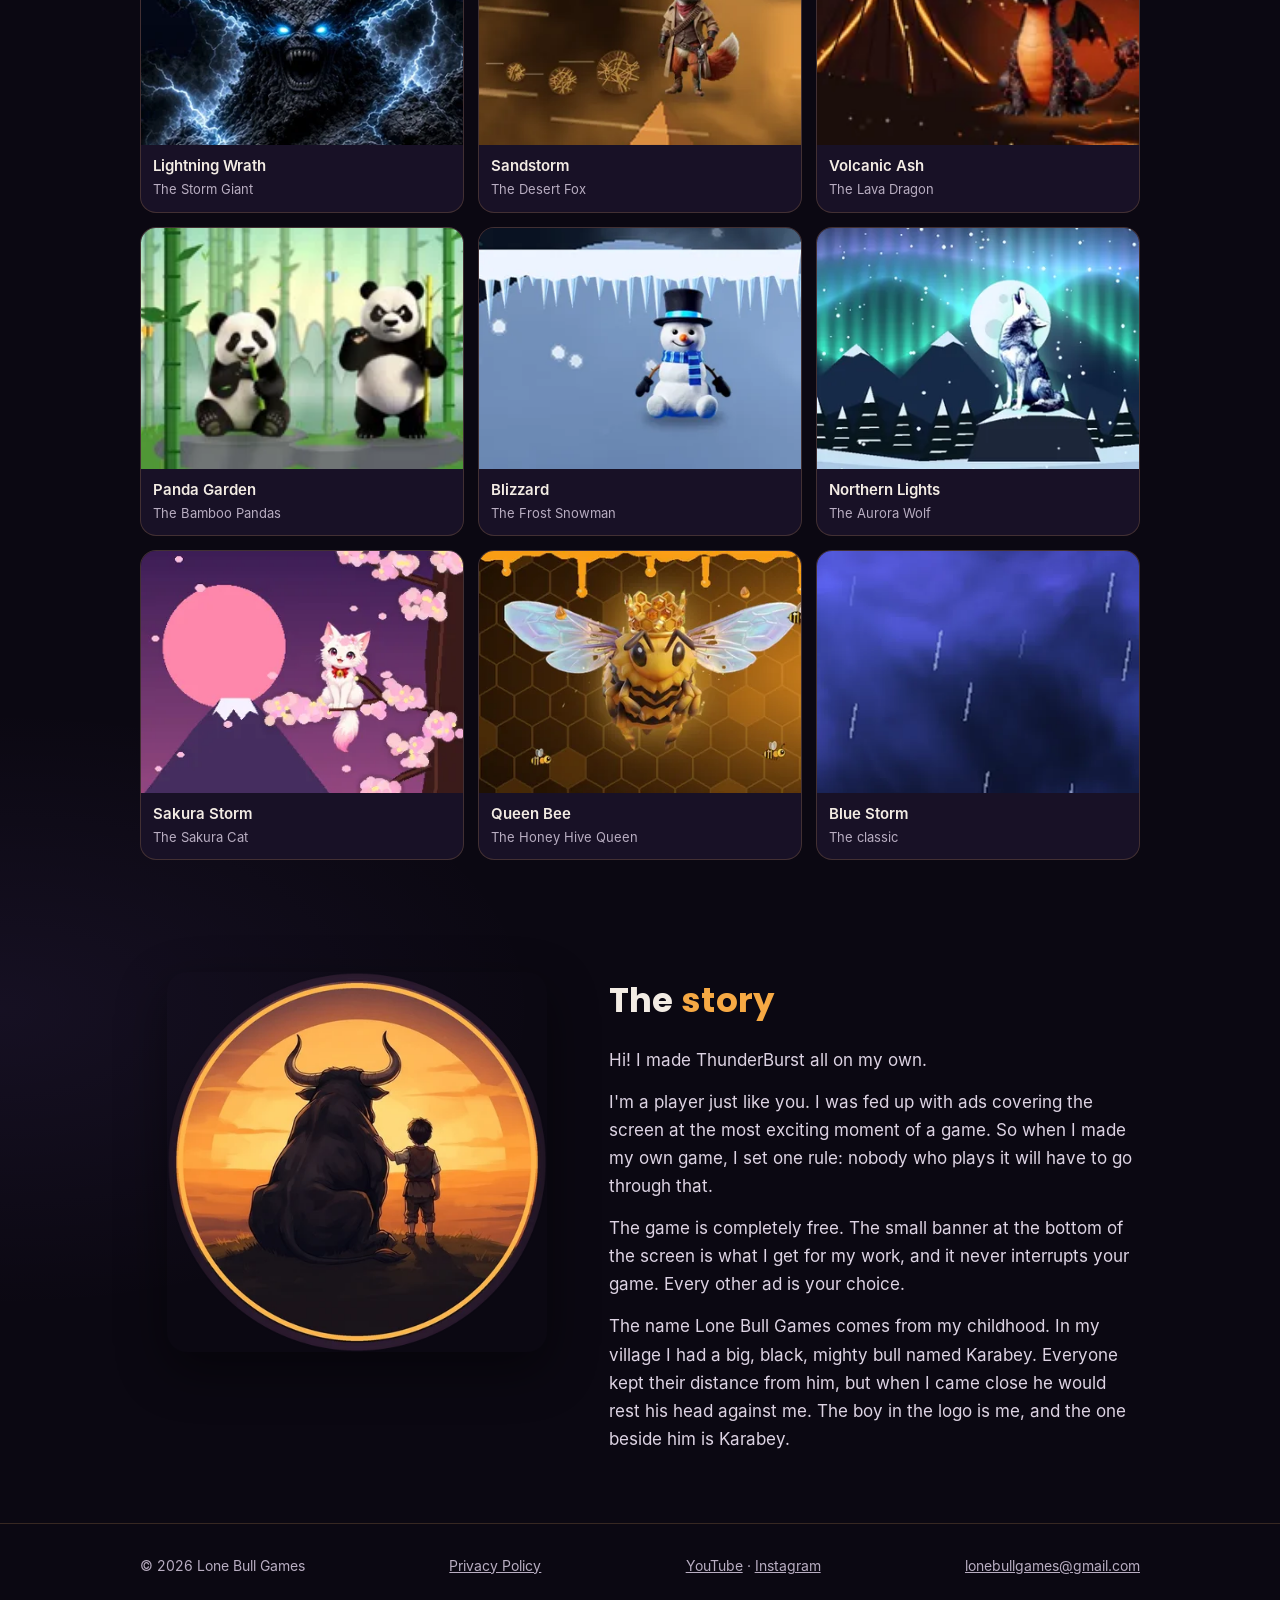
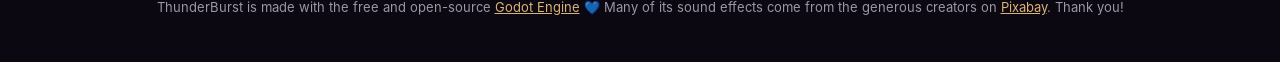
==== commit 8e2896f0: "Add files via upload" ====
--- a/index.html
+++ b/index.html
@@ -6,7 +6,7 @@
 <title>Lone Bull Games</title>
 <meta name="description" content="Lone Bull Games is an independent game studio. Our first game ThunderBurst is a block puzzle with nine living themes, each with its own creature. No forced ads.">
 <link rel="icon" type="image/png" href="img/favicon.png">
-<link rel="stylesheet" href="style.css">
+<link rel="stylesheet" href="style.css?v=20261105">
 </head>
 <body>
 <canvas id="gok" aria-hidden="true"></canvas>
@@ -108,10 +108,14 @@
     <span><a href="privacy.html"><span data-dil="en">Privacy Policy</span><span data-dil="tr">Gizlilik Politikası</span></a></span>
     <span><a href="https://www.youtube.com/@LoneBullGames" target="_blank" rel="noopener">YouTube</a> · <a href="https://www.instagram.com/thunderburstgame/" target="_blank" rel="noopener">Instagram</a></span>
     <span><a href="mailto:lonebullgames@gmail.com">lonebullgames@gmail.com</a></span>
+    <p class="tesekkur">
+      <span data-dil="en">ThunderBurst is made with the free and open-source <a href="https://godotengine.org" target="_blank" rel="noopener">Godot Engine</a> 💙 Many of its sound effects come from the generous creators on <a href="https://pixabay.com" target="_blank" rel="noopener">Pixabay</a>. Thank you!</span>
+      <span data-dil="tr">ThunderBurst, ücretsiz ve açık kaynaklı <a href="https://godotengine.org" target="_blank" rel="noopener">Godot Engine</a> ile yapıldı 💙 Ses efektlerinin çoğu <a href="https://pixabay.com" target="_blank" rel="noopener">Pixabay</a>'deki cömert sanatçılardan. Teşekkürler!</span>
+    </p>
   </div>
 </footer>
 
 <script src="dil.js"></script>
-<script src="anim.js"></script>
+<script src="anim.js?v=20261105"></script>
 </body>
 </html>
--- a/style.css
+++ b/style.css
@@ -124,6 +124,8 @@
 footer { border-top: 1px solid var(--cizgi); padding: 30px 0 44px; color: var(--soluk); font-size: 14px; }
 footer .kap { display: flex; flex-wrap: wrap; gap: 14px 26px; justify-content: space-between; }
 footer a { color: var(--soluk); }
+footer .tesekkur { flex-basis: 100%; margin: 6px 0 0; font-size: 13px; text-align: center; opacity: 0.85; }
+footer .tesekkur a { color: var(--altin2); }
 
 /* yasal metin sayfası */
 .metin { max-width: 780px; margin: 0 auto; padding: 48px 20px 30px; }
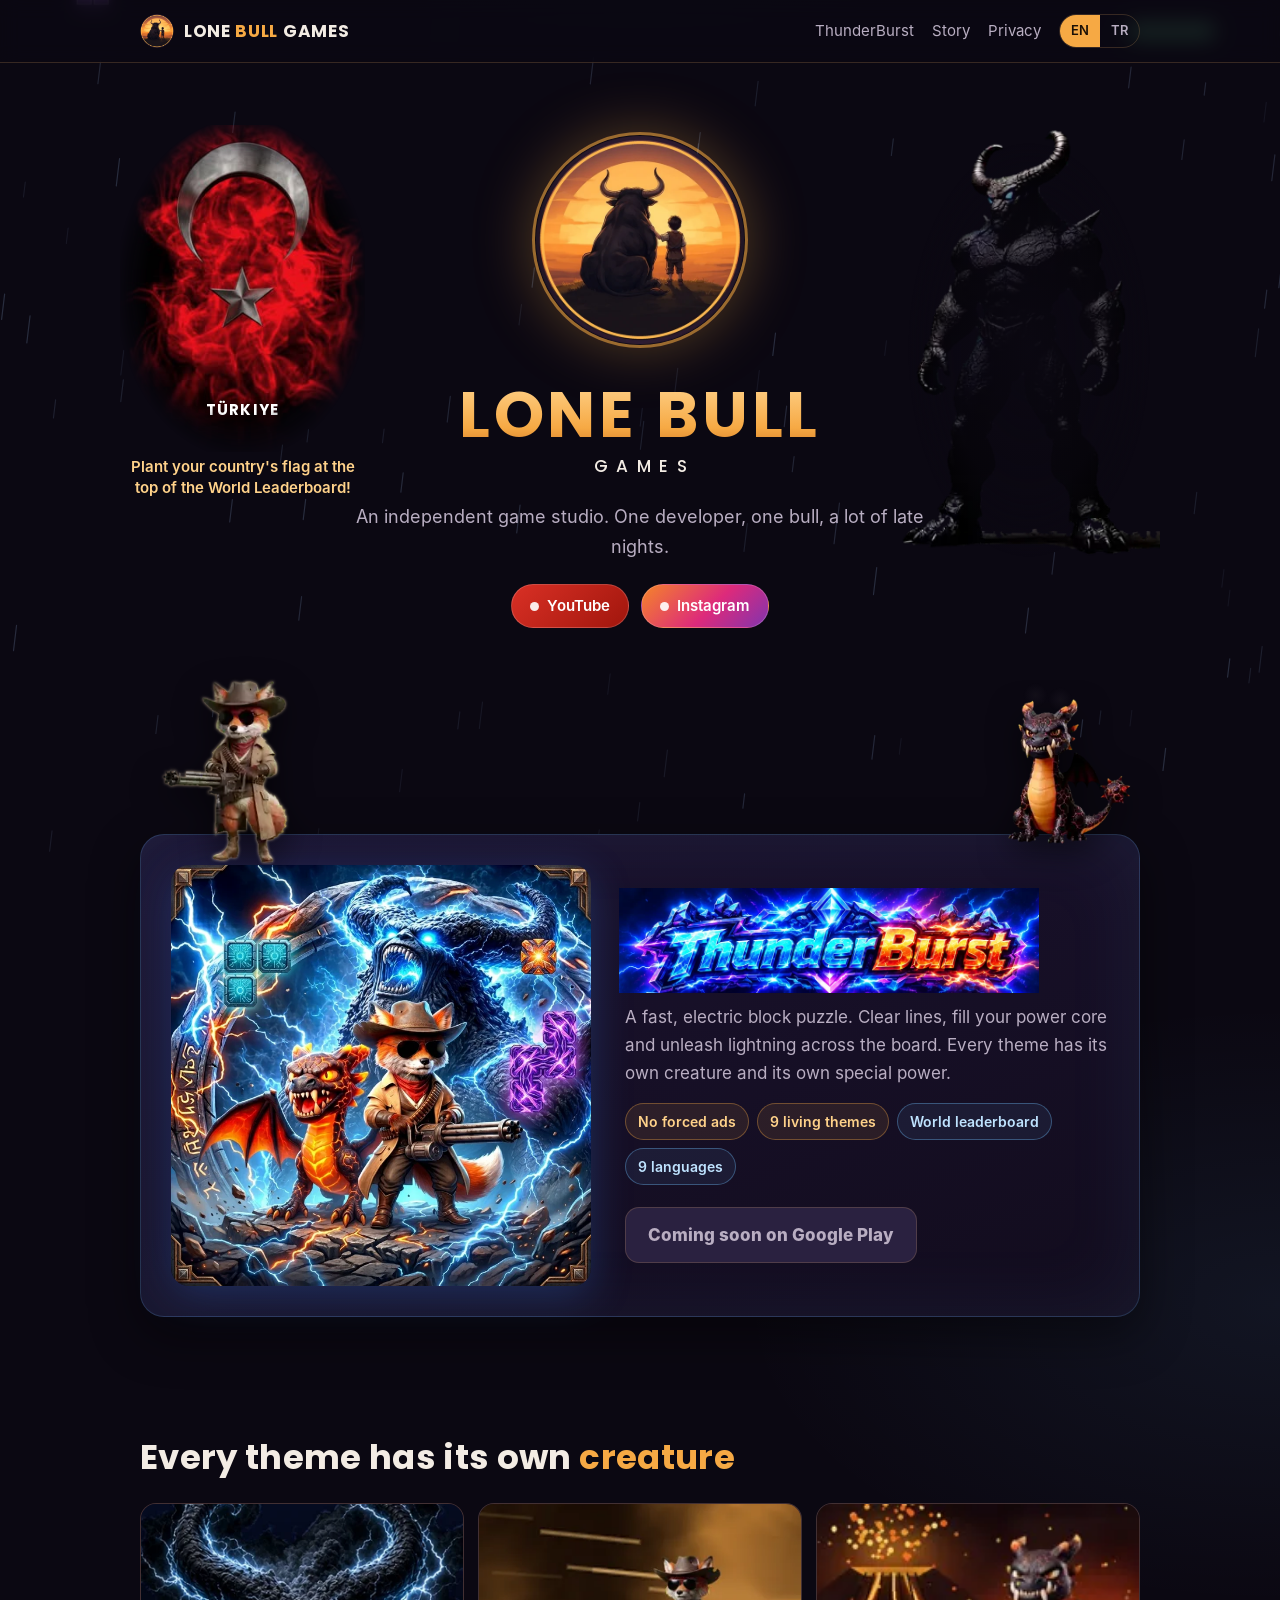
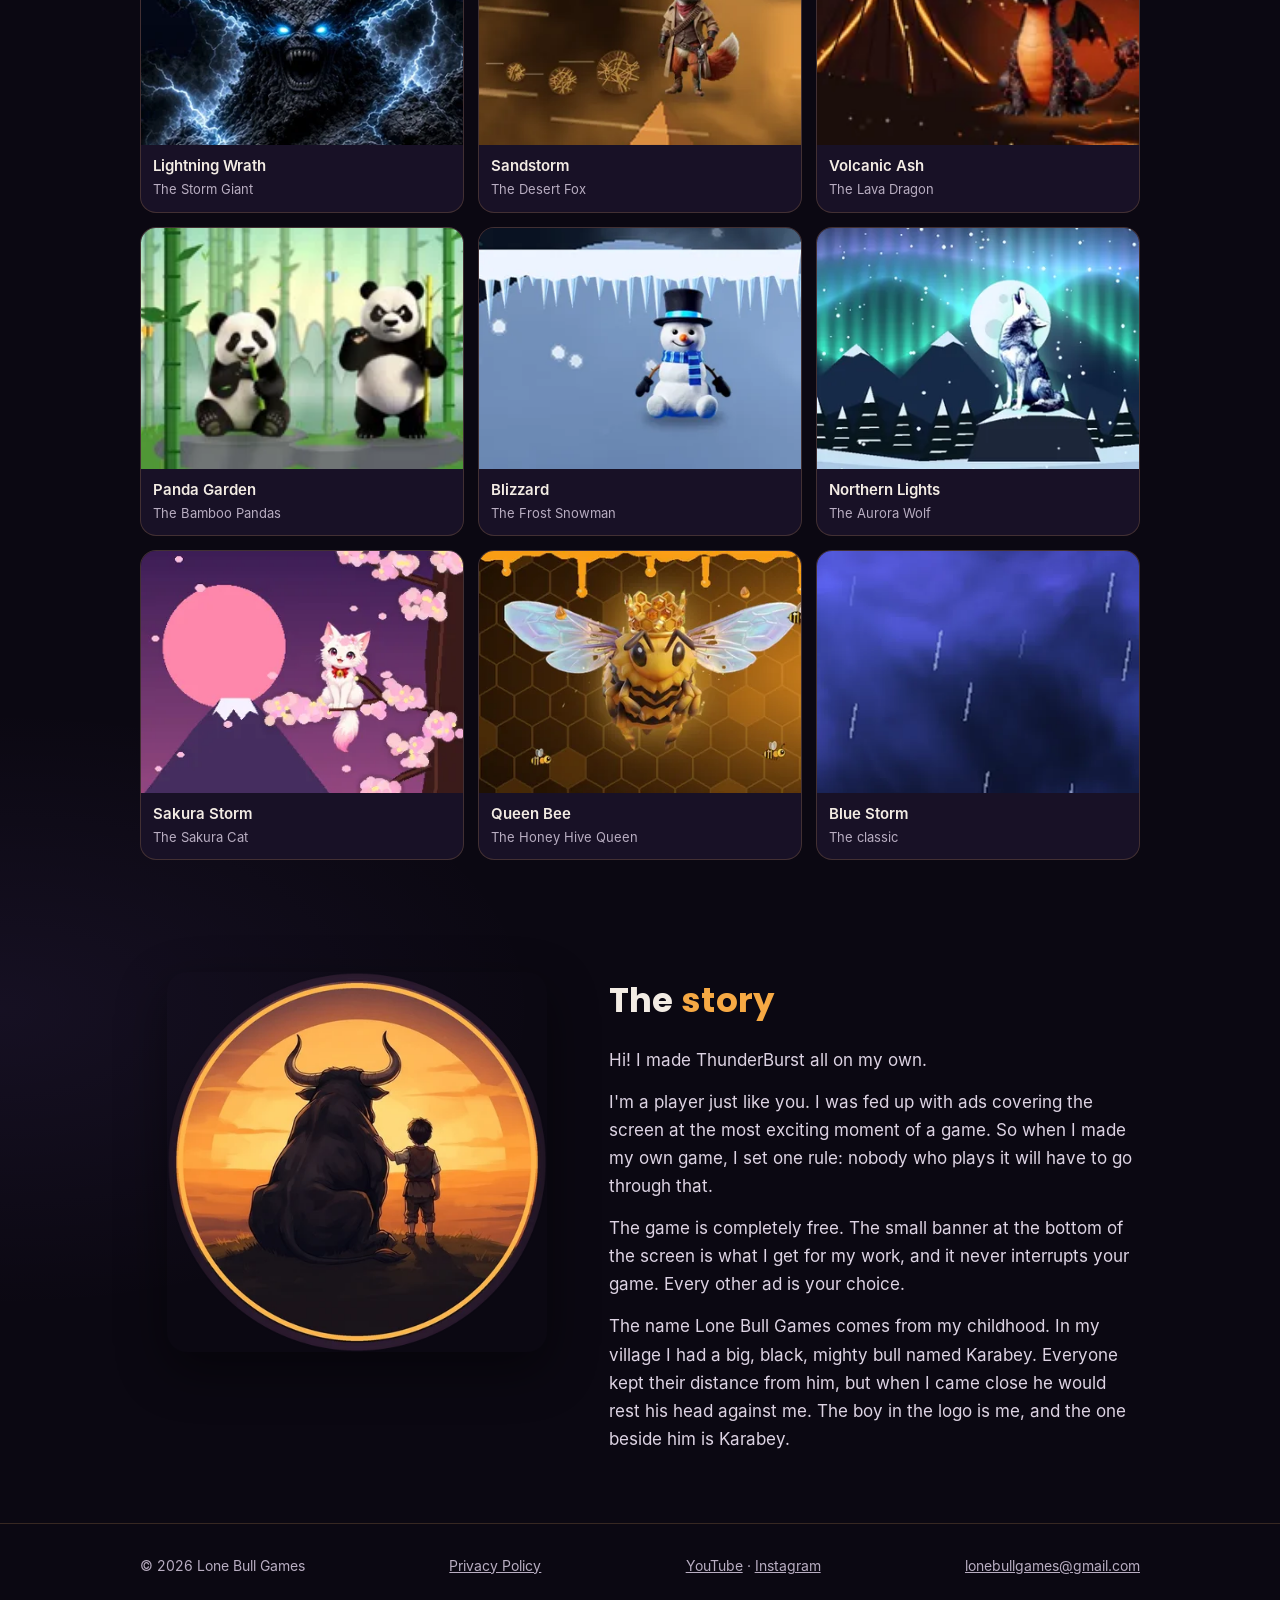
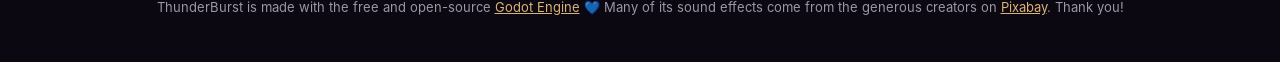
==== commit 098cf05e: "Add files via upload" ====
--- a/index.html
+++ b/index.html
@@ -6,7 +6,7 @@
 <title>Lone Bull Games</title>
 <meta name="description" content="Lone Bull Games is an independent game studio. Our first game ThunderBurst is a block puzzle with nine living themes, each with its own creature. No forced ads.">
 <link rel="icon" type="image/png" href="img/favicon.png">
-<link rel="stylesheet" href="style.css?v=20261105">
+<link rel="stylesheet" href="style.css?v=20261105b">
 </head>
 <body>
 <canvas id="gok" aria-hidden="true"></canvas>
@@ -28,6 +28,14 @@
   <div class="sahne">
   <div class="kahraman kap">
     <div class="yaratik canavar" id="canavar" aria-hidden="true"></div>
+    <div class="bayrak-pano" id="bayrakPano">
+      <div class="bayrak-cerceve">
+        <video muted playsinline preload="none" class="gor"></video>
+        <video muted playsinline preload="none"></video>
+        <div class="bayrak-ad"></div>
+      </div>
+      <p class="bayrak-yazi"><span data-dil="en">Plant your country's flag at the top of the World Leaderboard!</span><span data-dil="tr">Ülkenin bayrağını Dünya Sıralaması'nın zirvesine dik!</span></p>
+    </div>
     <img class="amblem" src="img/amblem_buyuk.webp" alt="Lone Bull Games emblem: a boy and his bull watching the sunset">
     <h1>LONE BULL</h1>
     <p class="alt">GAMES</p>
@@ -116,6 +124,6 @@
 </footer>
 
 <script src="dil.js"></script>
-<script src="anim.js?v=20261105"></script>
+<script src="anim.js?v=20261105b"></script>
 </body>
 </html>
--- a/style.css
+++ b/style.css
@@ -197,3 +197,22 @@
   .canavar { width: 108px; height: 182px; right: -4px; top: 22px; }
   .sahne .kahraman .amblem { width: 160px; height: 160px; }
 }
+
+/* ---------- dumanlı bayraklar (sol üst) ---------- */
+.bayrak-pano { position: absolute; left: 0; top: 62px; width: 245px; z-index: 1; text-align: center; }
+.bayrak-cerceve { position: relative; width: 100%; aspect-ratio: 3 / 4;
+  -webkit-mask-image: radial-gradient(ellipse 52% 52% at 50% 50%, #000 74%, transparent 100%);
+          mask-image: radial-gradient(ellipse 52% 52% at 50% 50%, #000 74%, transparent 100%); }
+.bayrak-cerceve video { position: absolute; inset: 0; width: 100%; height: 100%; object-fit: cover; opacity: 0; transition: opacity .9s ease; }
+.bayrak-cerceve video.gor { opacity: 1; }
+.bayrak-ad { position: absolute; left: 0; right: 0; bottom: 9%; font-family: "Poppins", sans-serif; font-weight: 700; font-size: 15px;
+  letter-spacing: .08em; text-transform: uppercase; color: #fff; text-shadow: 0 2px 8px rgba(0,0,0,.9); }
+.bayrak-yazi { margin: 4px 4px 0; font-size: 15px; line-height: 1.45; color: var(--altin2); font-weight: 600; }
+@media (max-width: 820px) {
+  .bayrak-pano { width: 108px; top: 22px; left: -4px; }
+  .bayrak-ad { font-size: 11px; }
+  .bayrak-yazi { display: none; }
+}
+@media (max-width: 420px) {
+  .bayrak-pano { width: 88px; top: 26px; }
+}
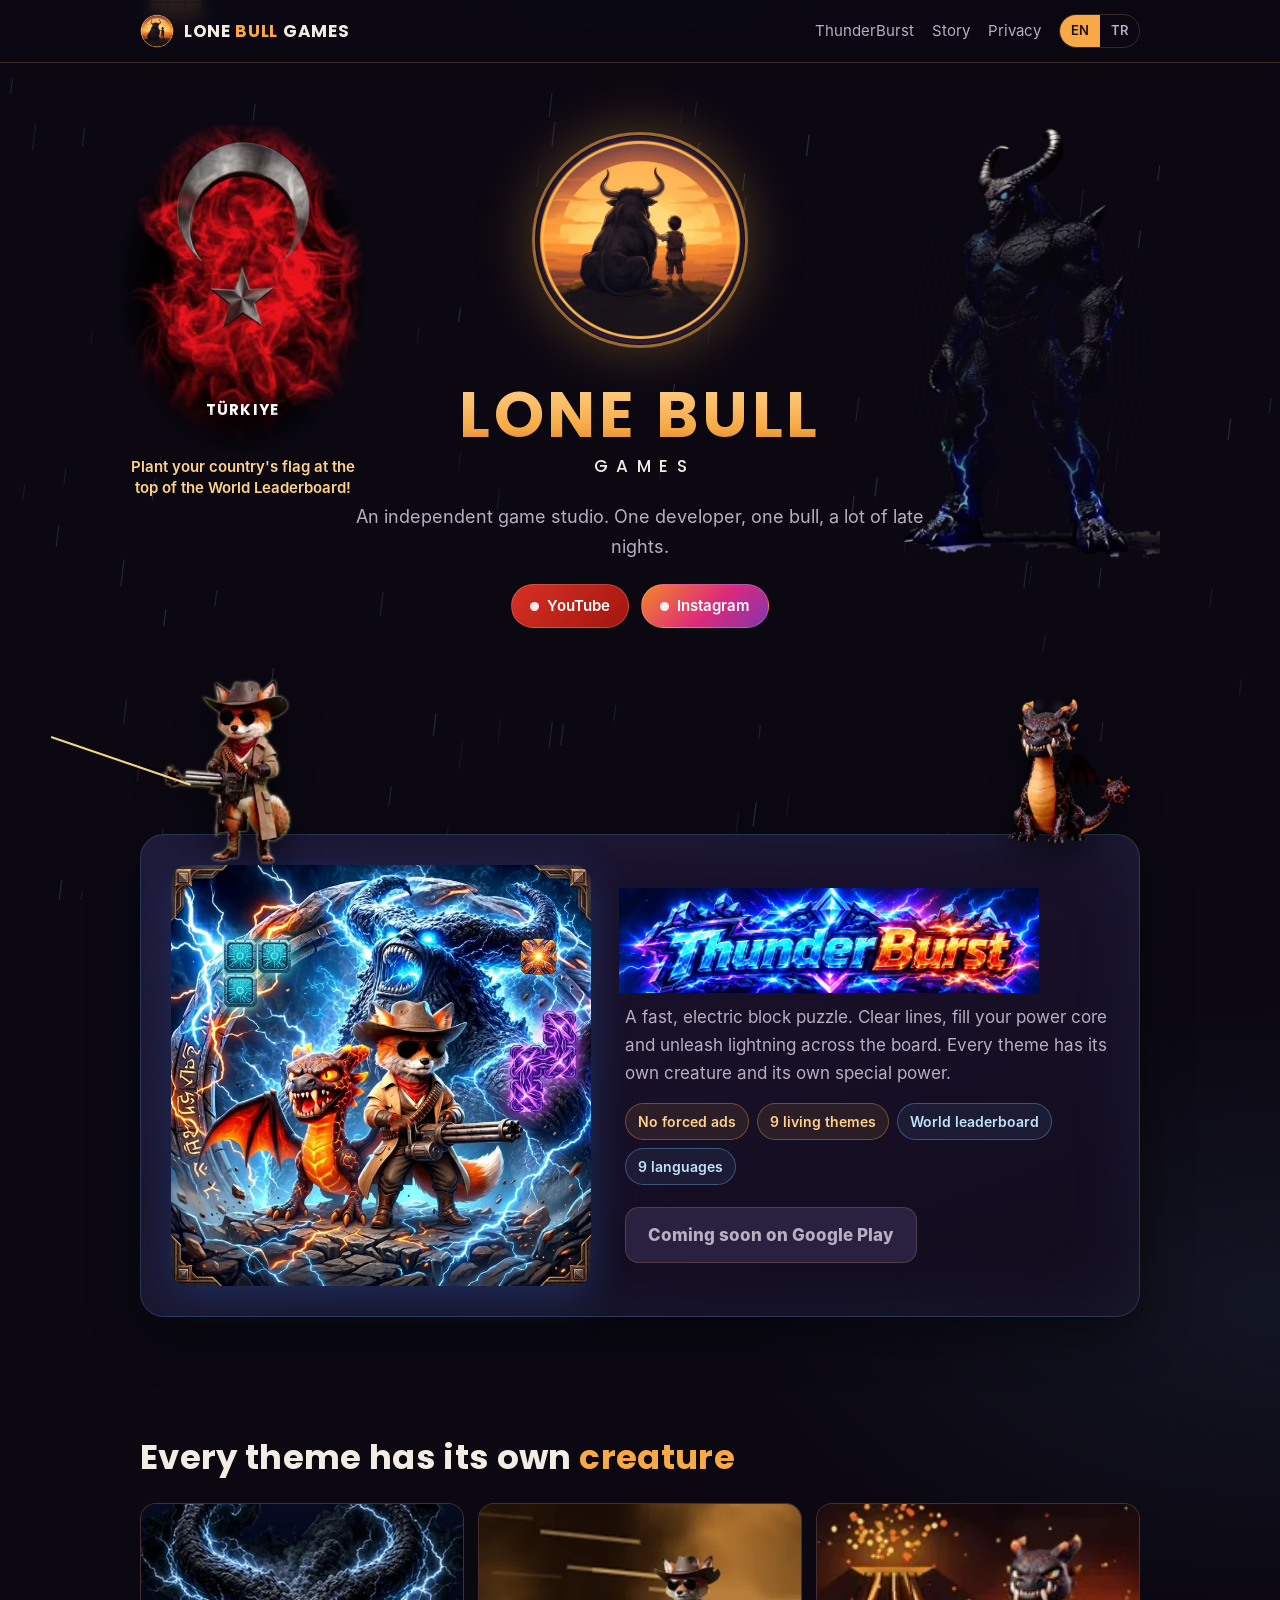
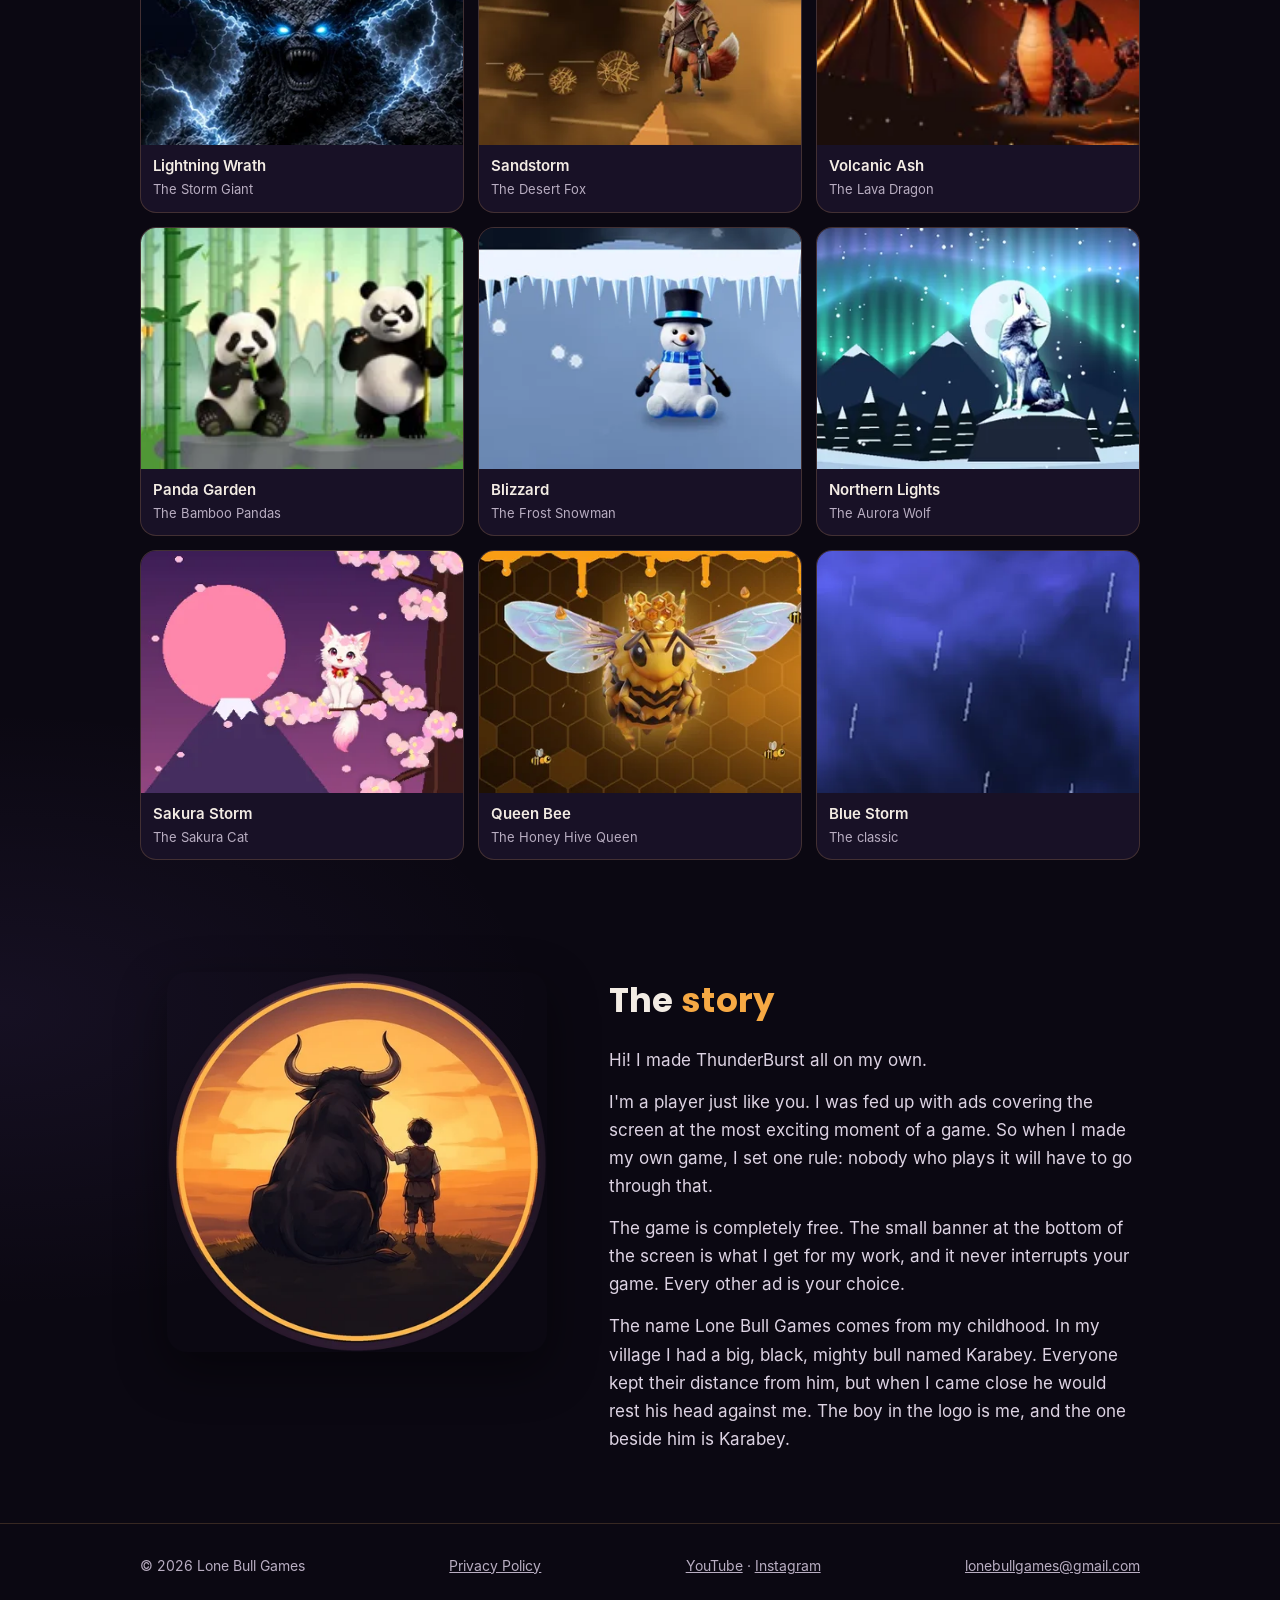
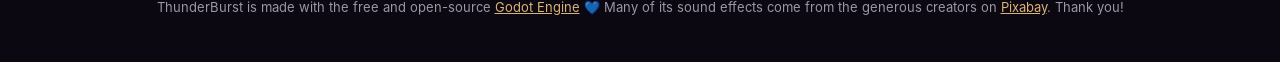
==== commit 66abbb70: "Add files via upload" ====
--- a/index.html
+++ b/index.html
@@ -6,6 +6,16 @@
 <title>Lone Bull Games</title>
 <meta name="description" content="Lone Bull Games is an independent game studio. Our first game ThunderBurst is a block puzzle with nine living themes, each with its own creature. No forced ads.">
 <link rel="icon" type="image/png" href="img/favicon.png">
+<meta name="theme-color" content="#0b0812">
+<meta property="og:type" content="website">
+<meta property="og:site_name" content="Lone Bull Games">
+<meta property="og:title" content="Lone Bull Games – ThunderBurst">
+<meta property="og:description" content="A fast, electric block puzzle with 9 living themes and a world leaderboard. No forced ads. Coming soon on Google Play.">
+<meta property="og:url" content="https://lonebullgames.github.io/">
+<meta property="og:image" content="https://lonebullgames.github.io/og.jpg">
+<meta property="og:image:width" content="1200">
+<meta property="og:image:height" content="630">
+<meta name="twitter:card" content="summary_large_image">
 <link rel="stylesheet" href="style.css?v=20261105b">
 </head>
 <body>
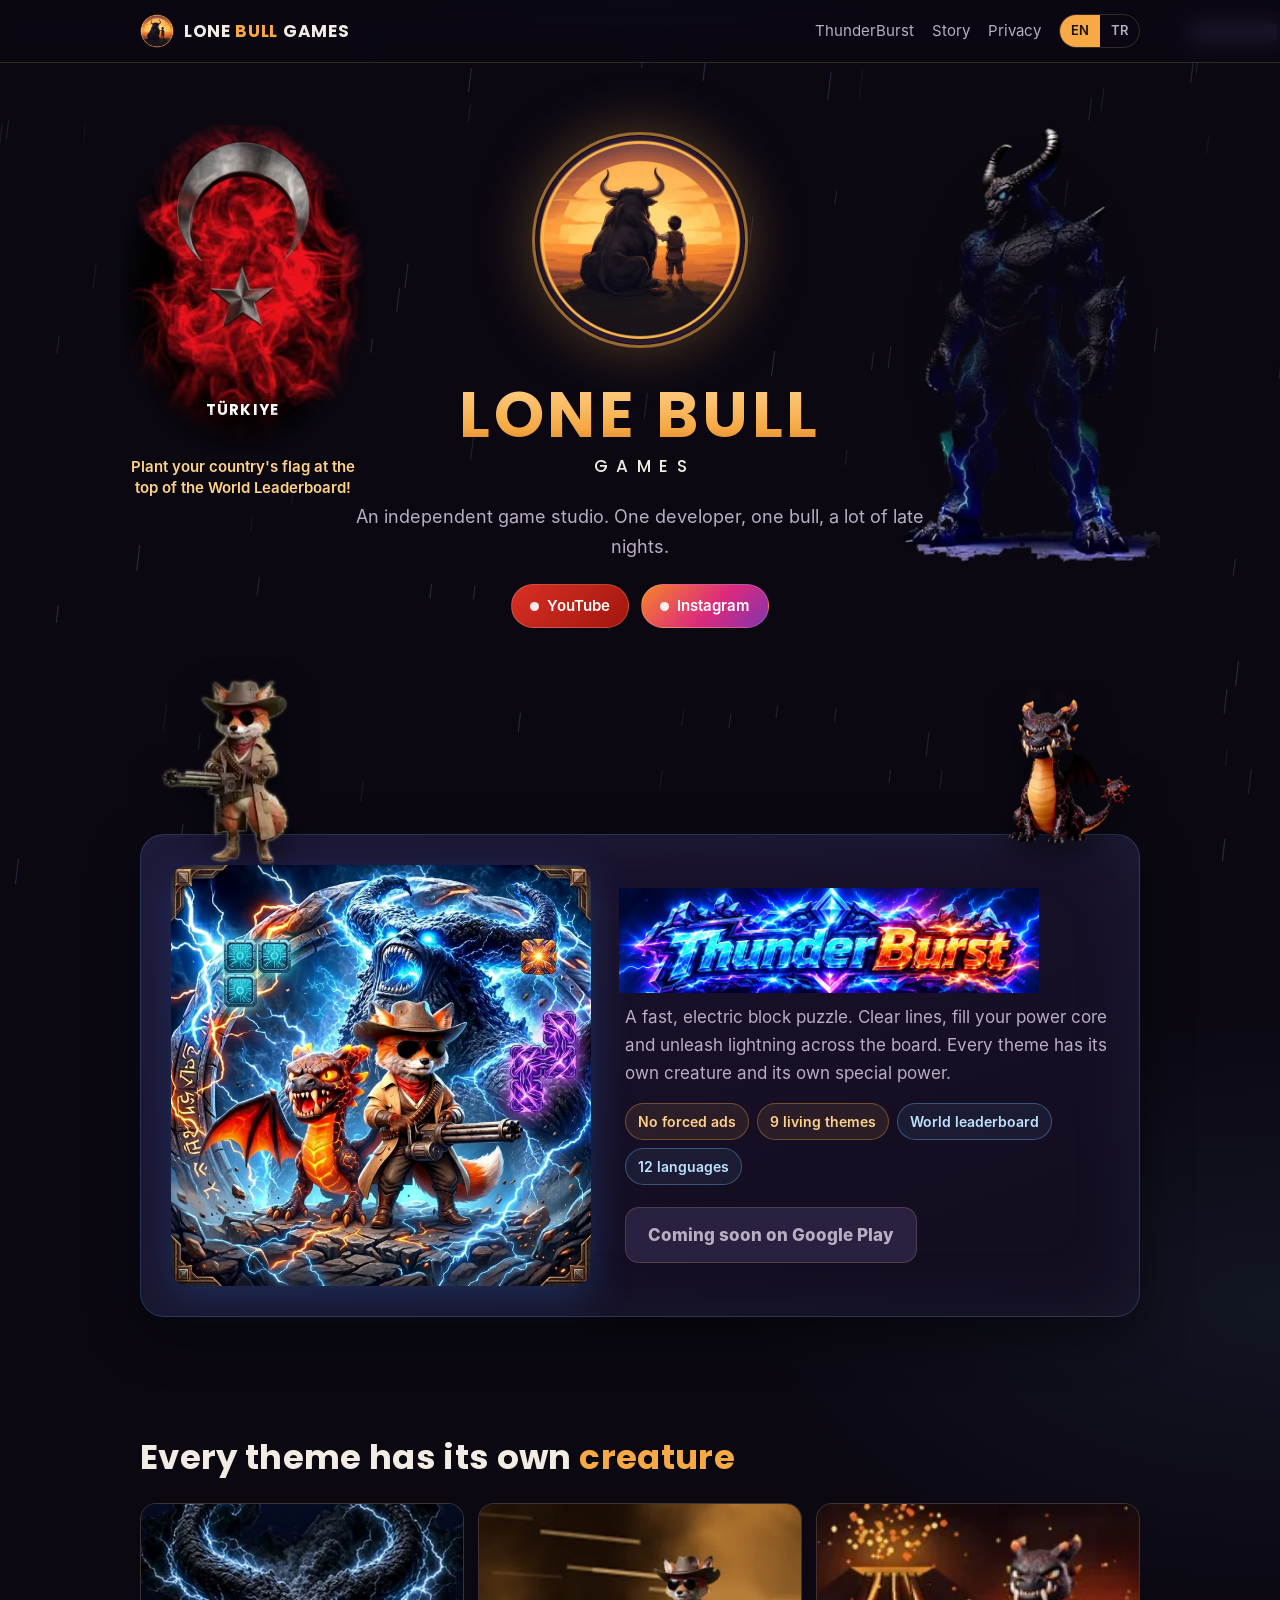
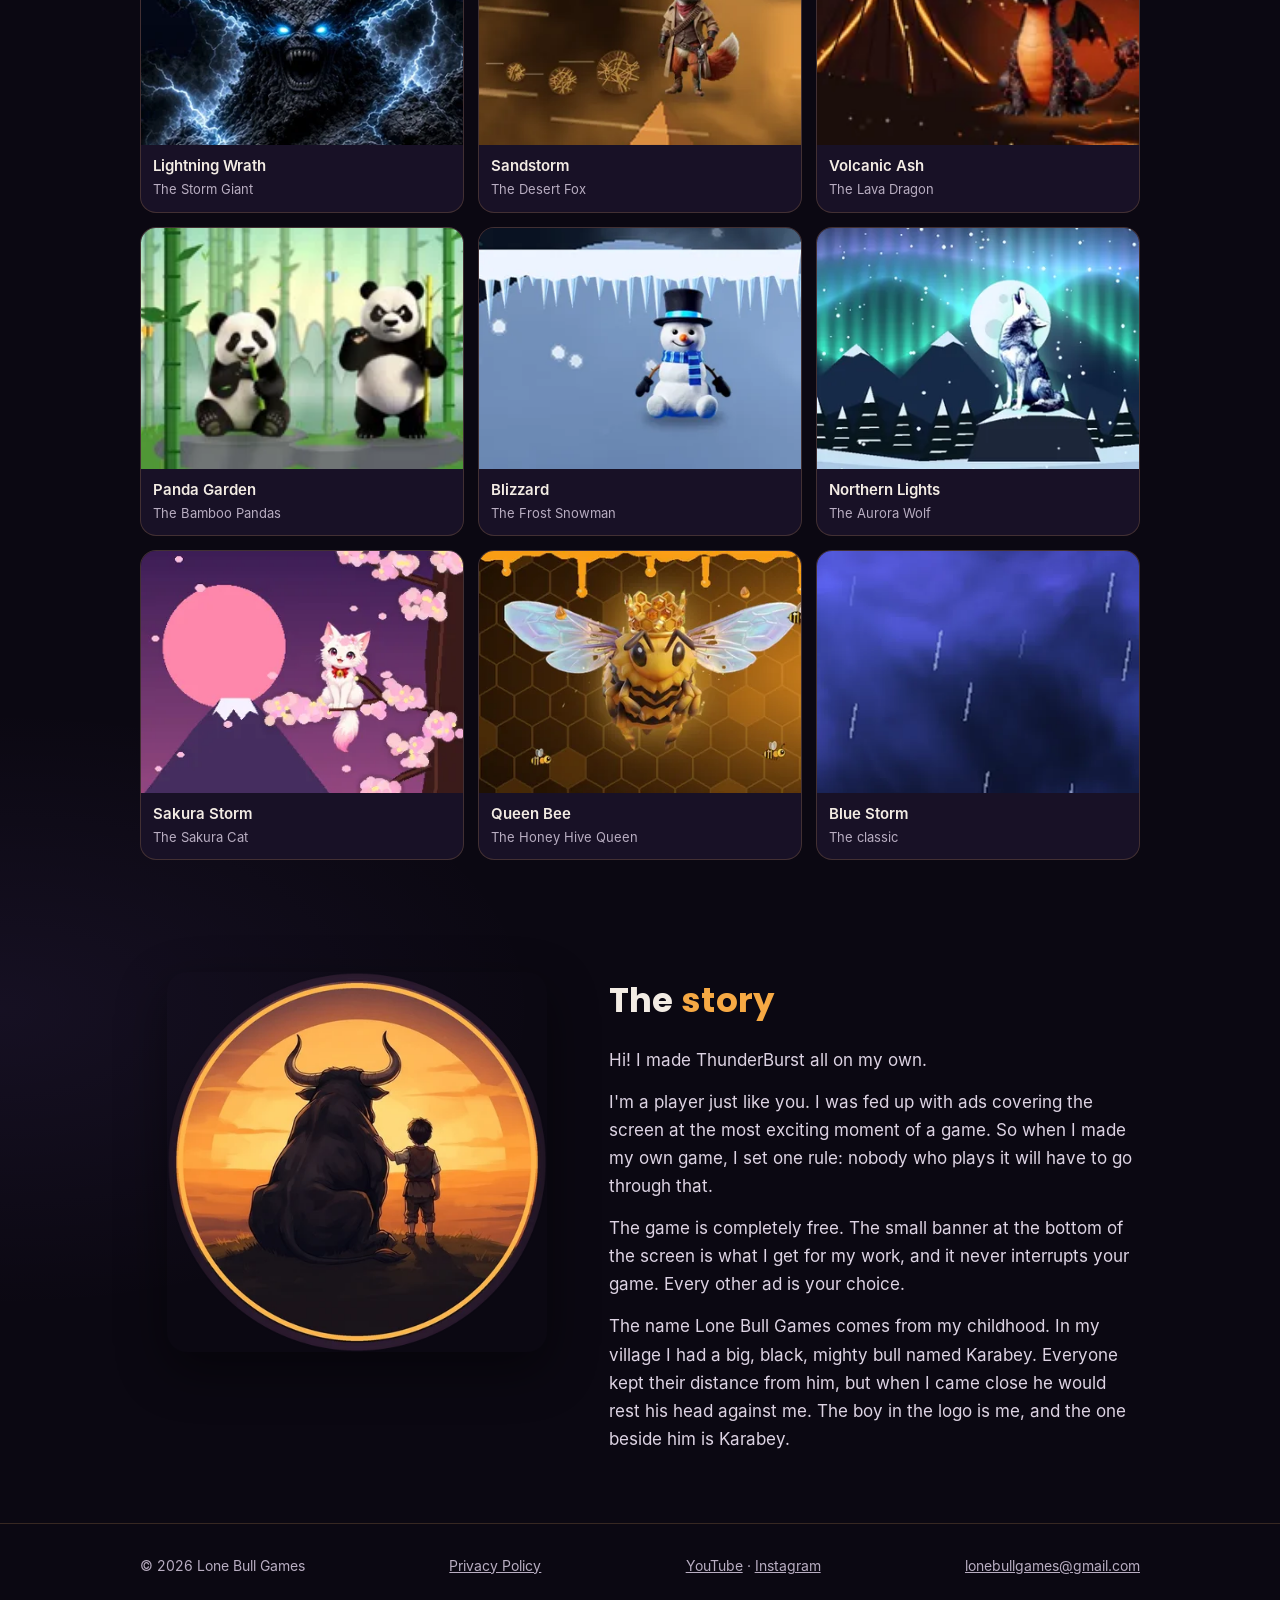
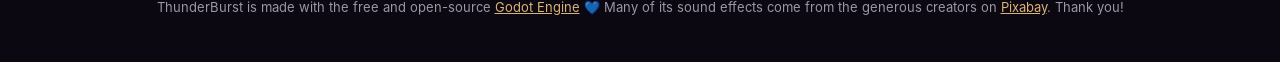
==== commit 684a2c5f: "Add files via upload" ====
--- a/index.html
+++ b/index.html
@@ -72,7 +72,7 @@
             <span class="rozet"><span data-dil="en">No forced ads</span><span data-dil="tr">Zorunlu reklam yok</span></span>
             <span class="rozet"><span data-dil="en">9 living themes</span><span data-dil="tr">9 canlı tema</span></span>
             <span class="rozet mavi"><span data-dil="en">World leaderboard</span><span data-dil="tr">Dünya sıralaması</span></span>
-            <span class="rozet mavi"><span data-dil="en">9 languages</span><span data-dil="tr">9 dil</span></span>
+            <span class="rozet mavi"><span data-dil="en">12 languages</span><span data-dil="tr">12 dil</span></span>
           </div>
           <span class="dugme pasif"><span data-dil="en">Coming soon on Google Play</span><span data-dil="tr">Çok yakında Google Play'de</span></span>
         </div>
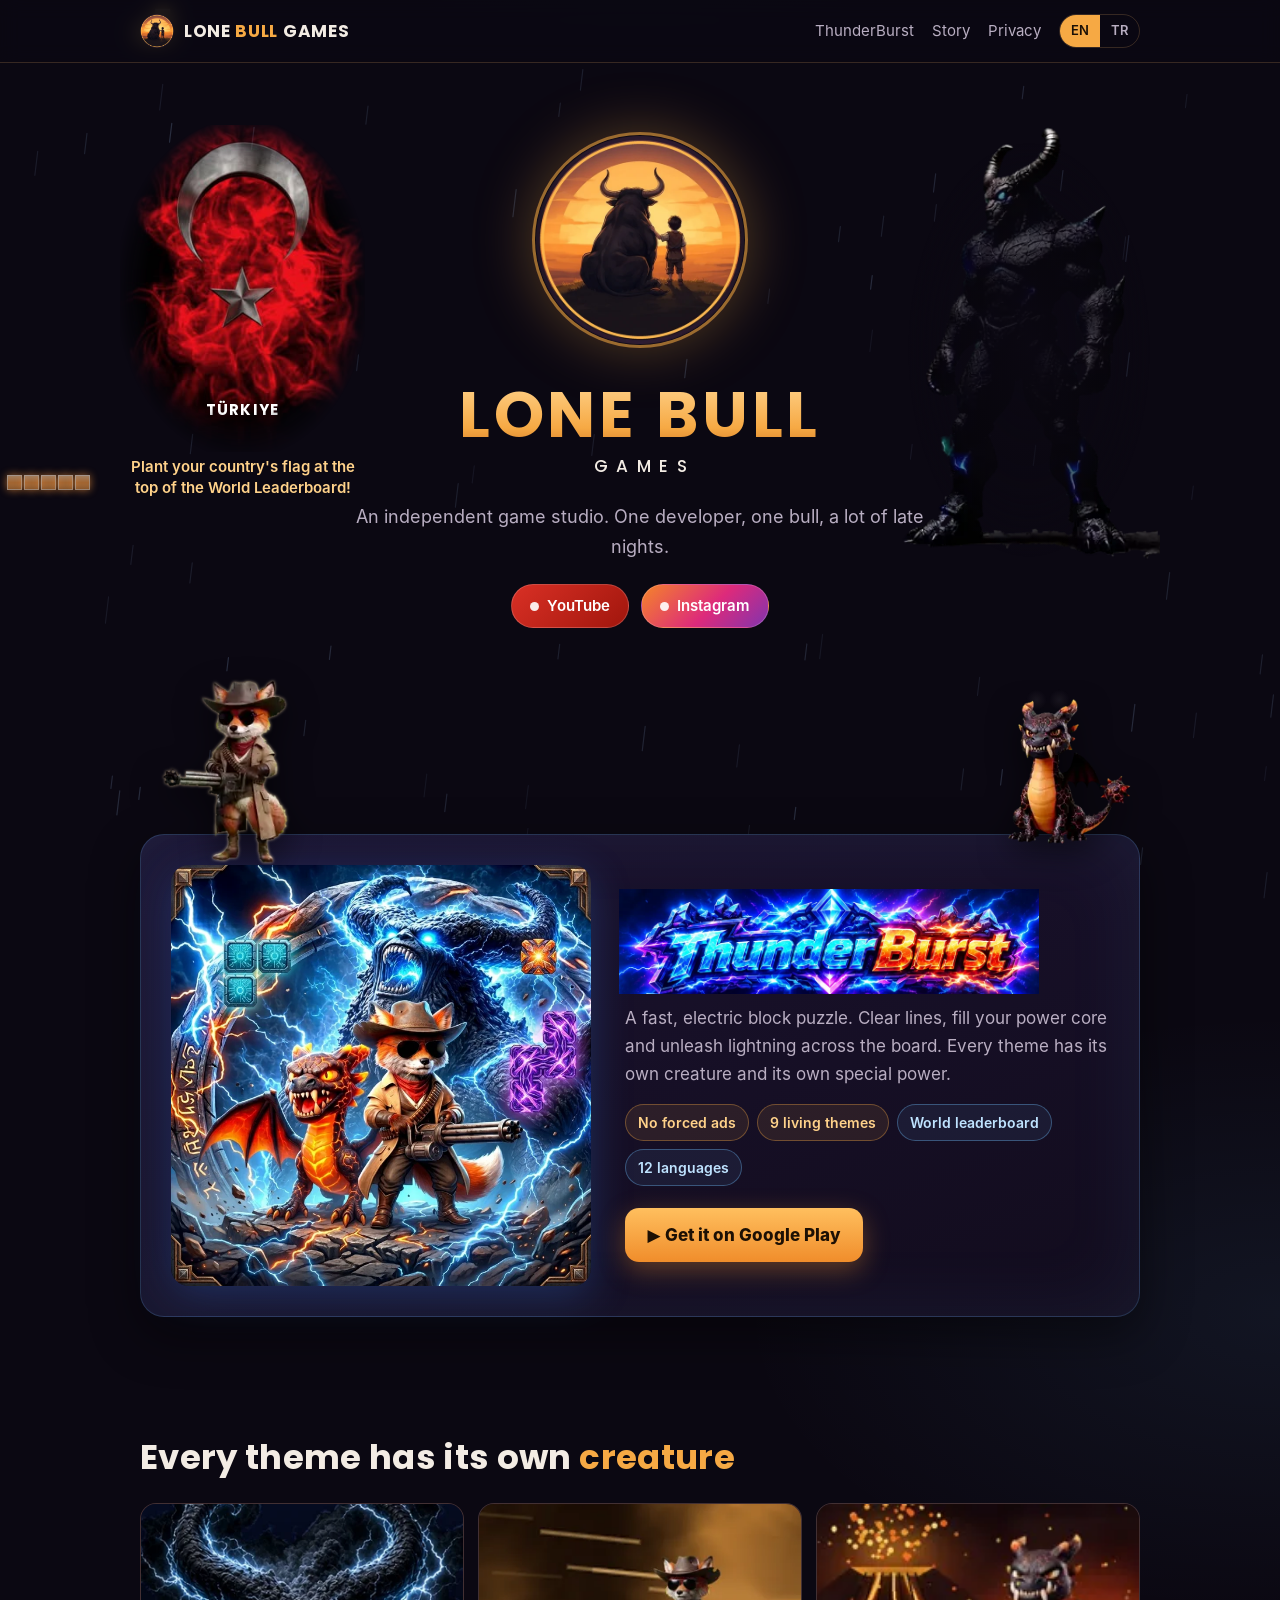
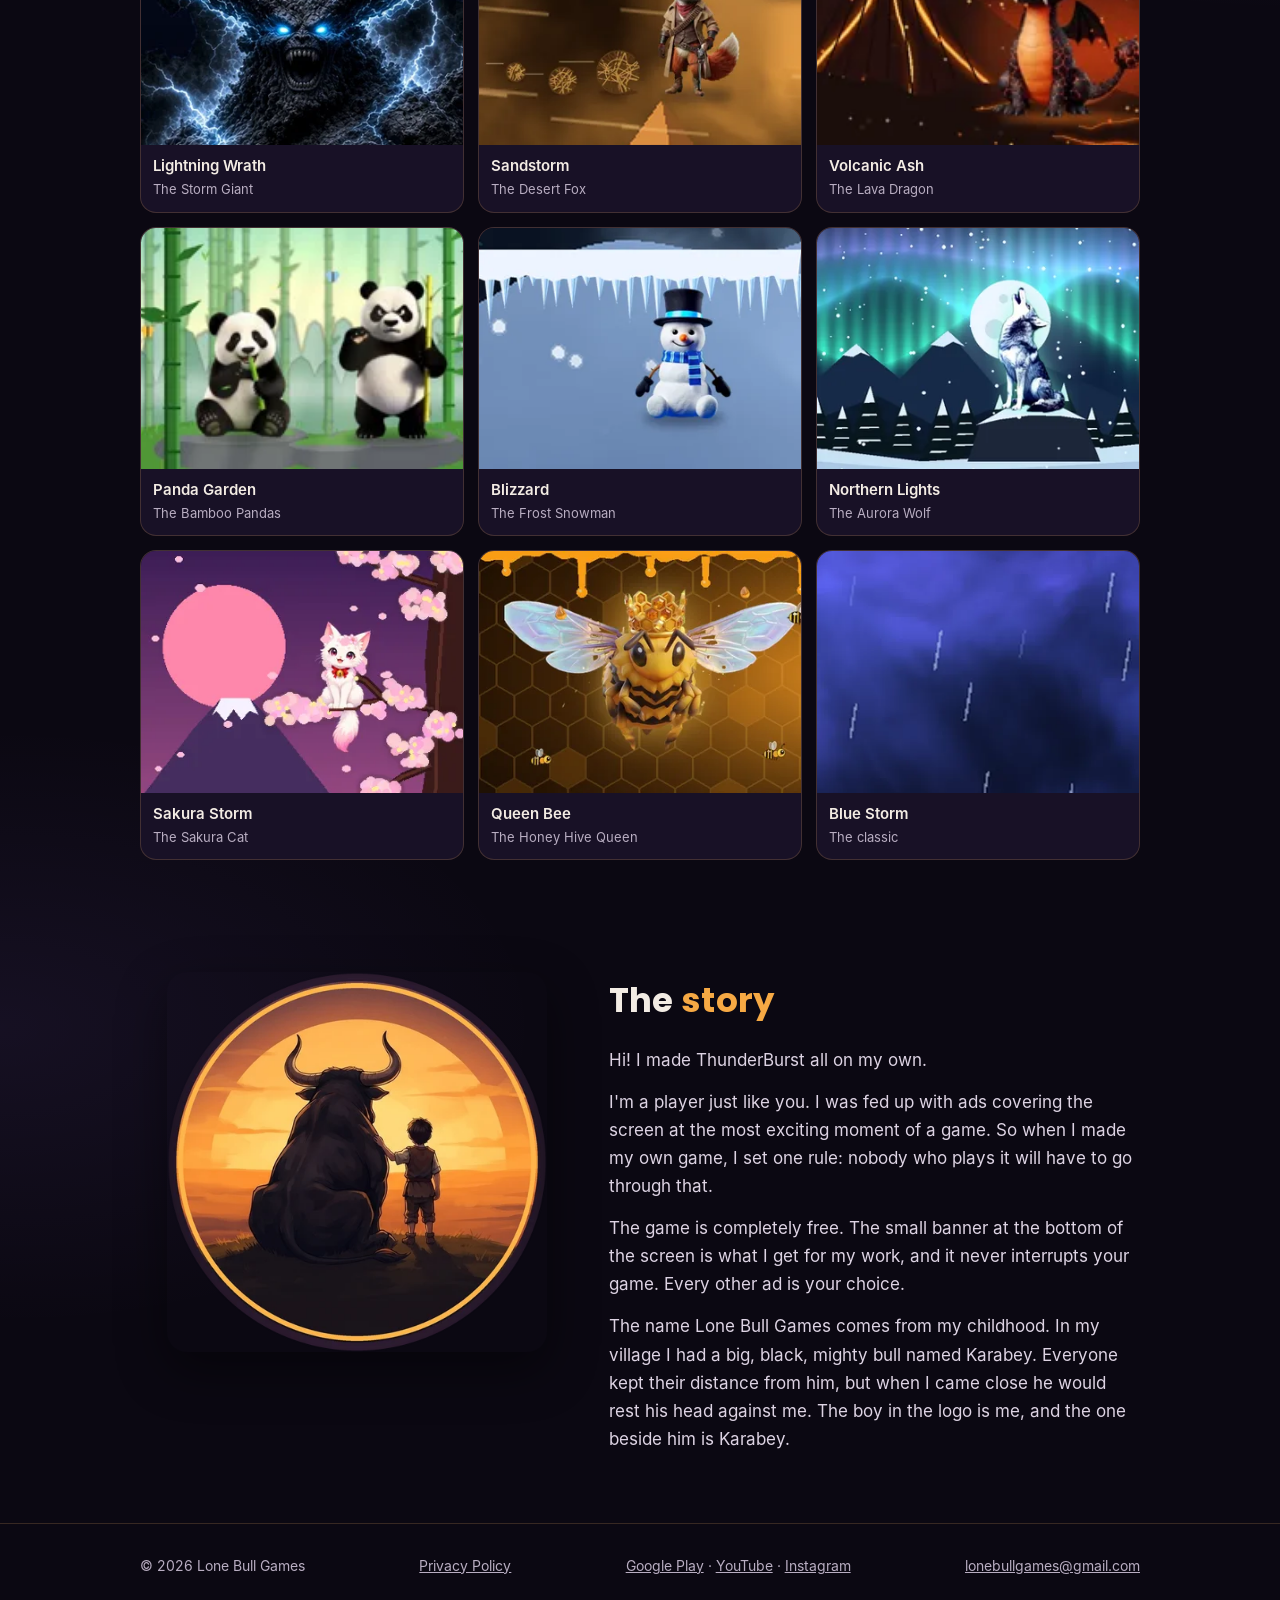
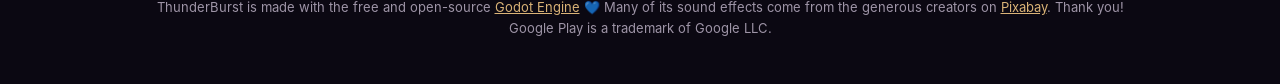
==== commit 7da61837: "Add files via upload" ====
--- a/index.html
+++ b/index.html
@@ -10,7 +10,7 @@
 <meta property="og:type" content="website">
 <meta property="og:site_name" content="Lone Bull Games">
 <meta property="og:title" content="Lone Bull Games – ThunderBurst">
-<meta property="og:description" content="A fast, electric block puzzle with 9 living themes and a world leaderboard. No forced ads. Coming soon on Google Play.">
+<meta property="og:description" content="A fast, electric block puzzle with 9 living themes and a world leaderboard. No forced ads. Now on Google Play.">
 <meta property="og:url" content="https://lonebullgames.github.io/">
 <meta property="og:image" content="https://lonebullgames.github.io/og.jpg">
 <meta property="og:image:width" content="1200">
@@ -74,7 +74,7 @@
             <span class="rozet mavi"><span data-dil="en">World leaderboard</span><span data-dil="tr">Dünya sıralaması</span></span>
             <span class="rozet mavi"><span data-dil="en">12 languages</span><span data-dil="tr">12 dil</span></span>
           </div>
-          <span class="dugme pasif"><span data-dil="en">Coming soon on Google Play</span><span data-dil="tr">Çok yakında Google Play'de</span></span>
+          <a class="dugme" href="https://play.google.com/store/apps/details?id=com.thunderburst.game" target="_blank" rel="noopener"><span data-dil="en">▶ Get it on Google Play</span><span data-dil="tr">▶ Google Play'den indir</span></a>
         </div>
       </div>
     </div>
@@ -124,11 +124,11 @@
   <div class="kap">
     <span>© 2026 Lone Bull Games</span>
     <span><a href="privacy.html"><span data-dil="en">Privacy Policy</span><span data-dil="tr">Gizlilik Politikası</span></a></span>
-    <span><a href="https://www.youtube.com/@LoneBullGames" target="_blank" rel="noopener">YouTube</a> · <a href="https://www.instagram.com/thunderburstgame/" target="_blank" rel="noopener">Instagram</a></span>
+    <span><a href="https://play.google.com/store/apps/details?id=com.thunderburst.game" target="_blank" rel="noopener">Google Play</a> · <a href="https://www.youtube.com/@LoneBullGames" target="_blank" rel="noopener">YouTube</a> · <a href="https://www.instagram.com/thunderburstgame/" target="_blank" rel="noopener">Instagram</a></span>
     <span><a href="mailto:lonebullgames@gmail.com">lonebullgames@gmail.com</a></span>
     <p class="tesekkur">
-      <span data-dil="en">ThunderBurst is made with the free and open-source <a href="https://godotengine.org" target="_blank" rel="noopener">Godot Engine</a> 💙 Many of its sound effects come from the generous creators on <a href="https://pixabay.com" target="_blank" rel="noopener">Pixabay</a>. Thank you!</span>
-      <span data-dil="tr">ThunderBurst, ücretsiz ve açık kaynaklı <a href="https://godotengine.org" target="_blank" rel="noopener">Godot Engine</a> ile yapıldı 💙 Ses efektlerinin çoğu <a href="https://pixabay.com" target="_blank" rel="noopener">Pixabay</a>'deki cömert sanatçılardan. Teşekkürler!</span>
+      <span data-dil="en">ThunderBurst is made with the free and open-source <a href="https://godotengine.org" target="_blank" rel="noopener">Godot Engine</a> 💙 Many of its sound effects come from the generous creators on <a href="https://pixabay.com" target="_blank" rel="noopener">Pixabay</a>. Thank you! Google Play is a trademark of Google LLC.</span>
+      <span data-dil="tr">ThunderBurst, ücretsiz ve açık kaynaklı <a href="https://godotengine.org" target="_blank" rel="noopener">Godot Engine</a> ile yapıldı 💙 Ses efektlerinin çoğu <a href="https://pixabay.com" target="_blank" rel="noopener">Pixabay</a>'deki cömert sanatçılardan. Teşekkürler! Google Play, Google LLC'nin ticari markasıdır.</span>
     </p>
   </div>
 </footer>
